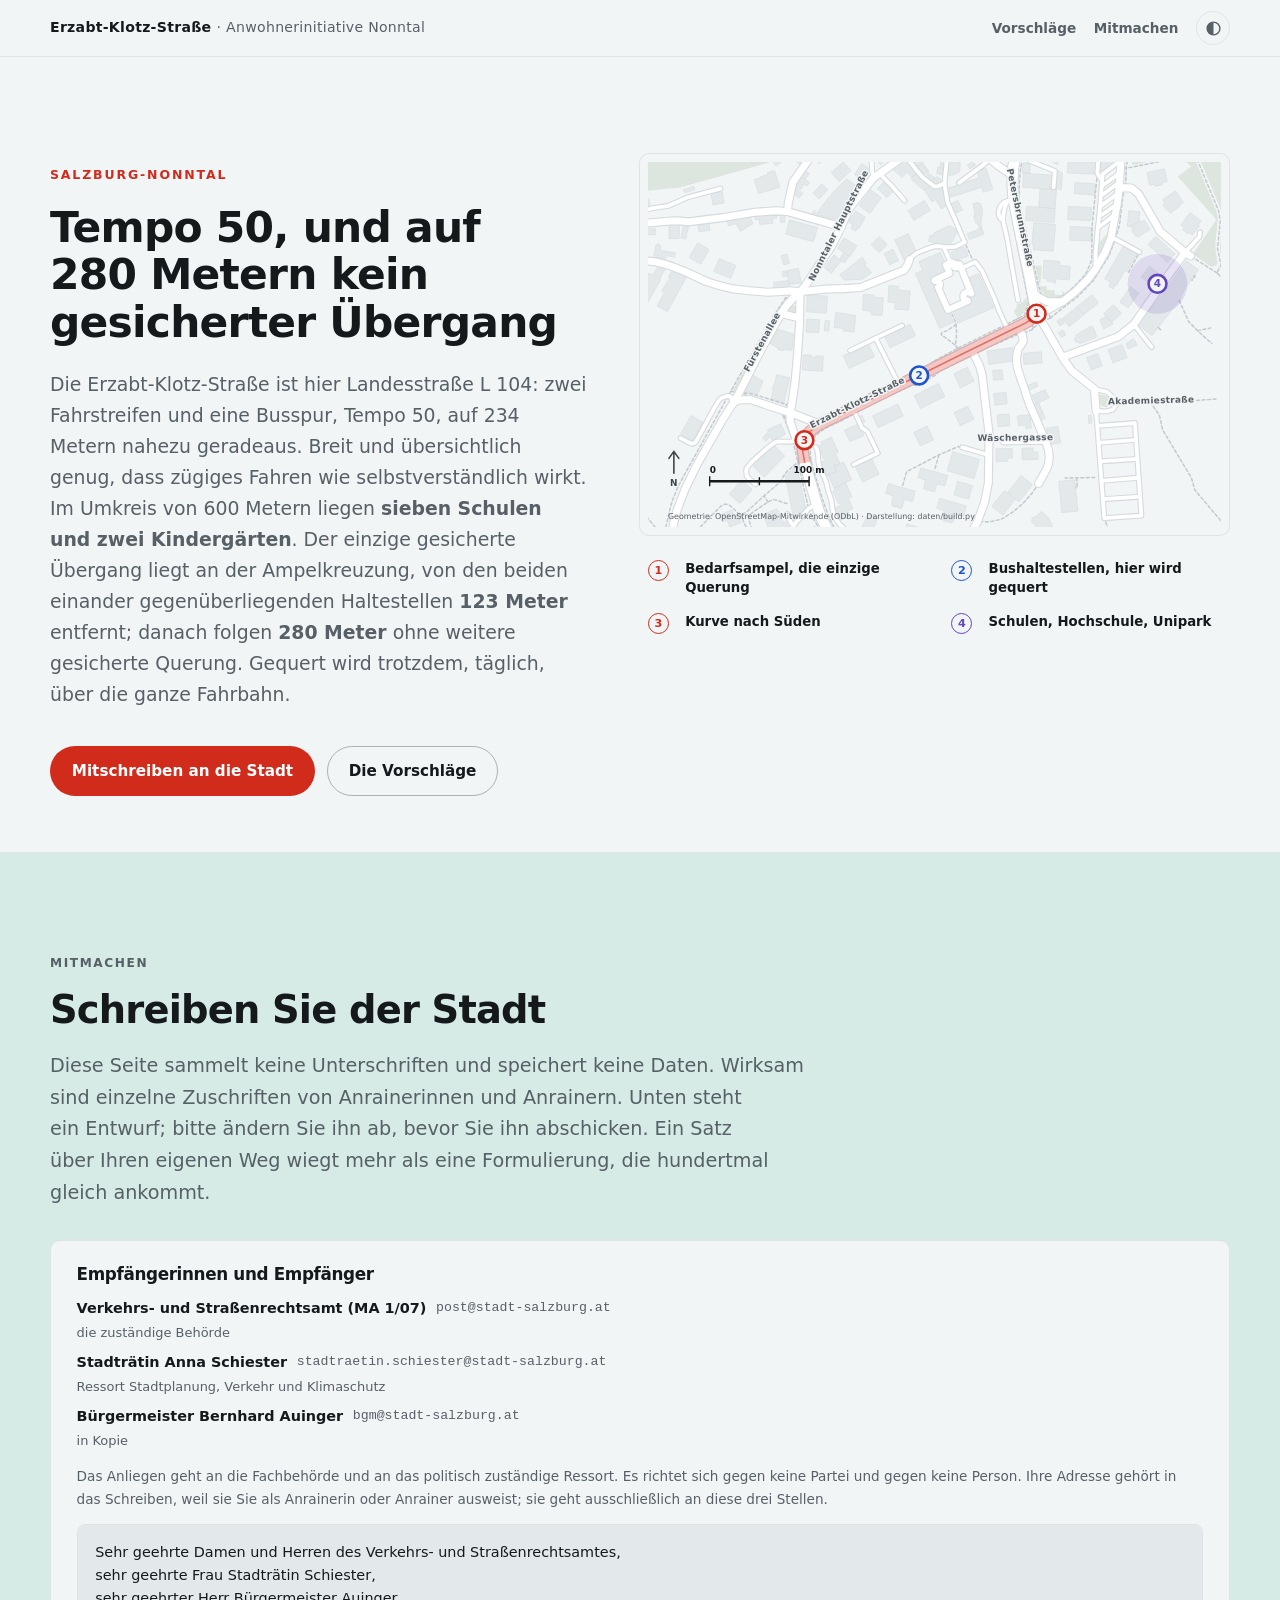
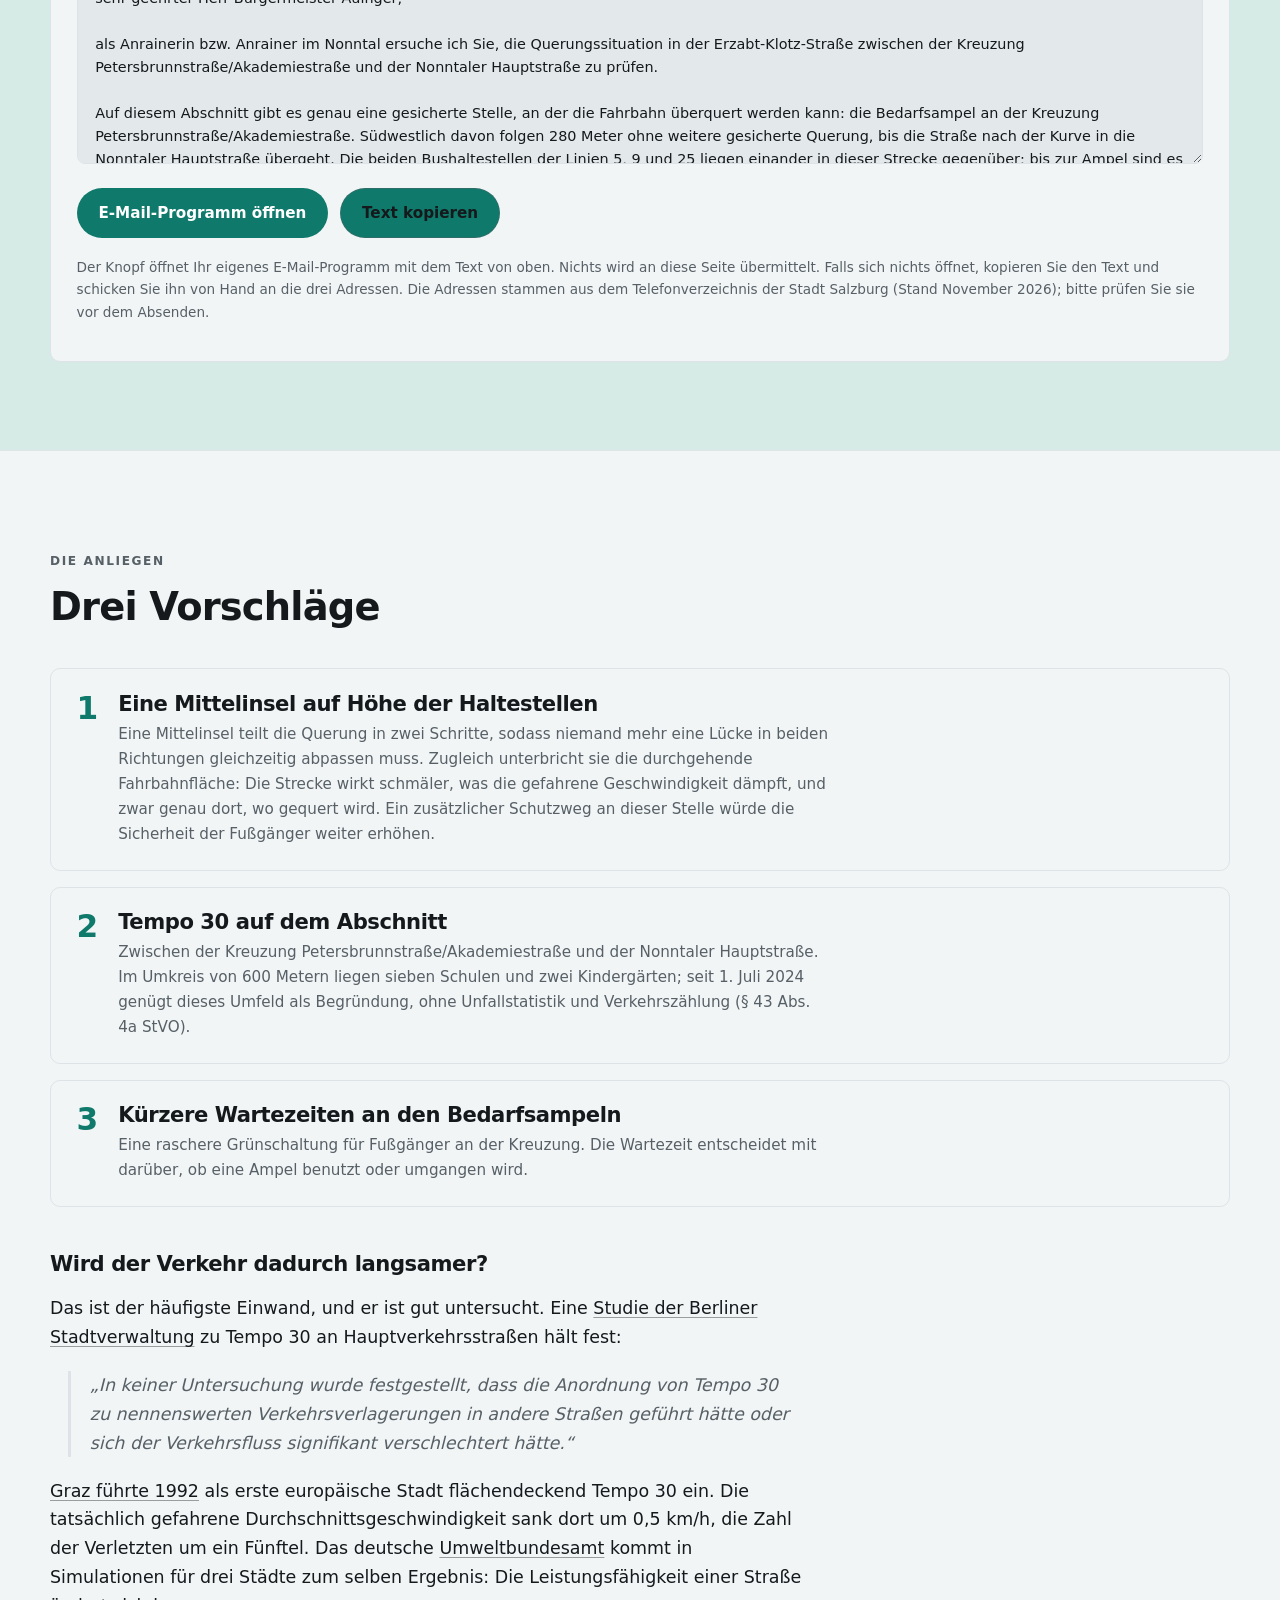
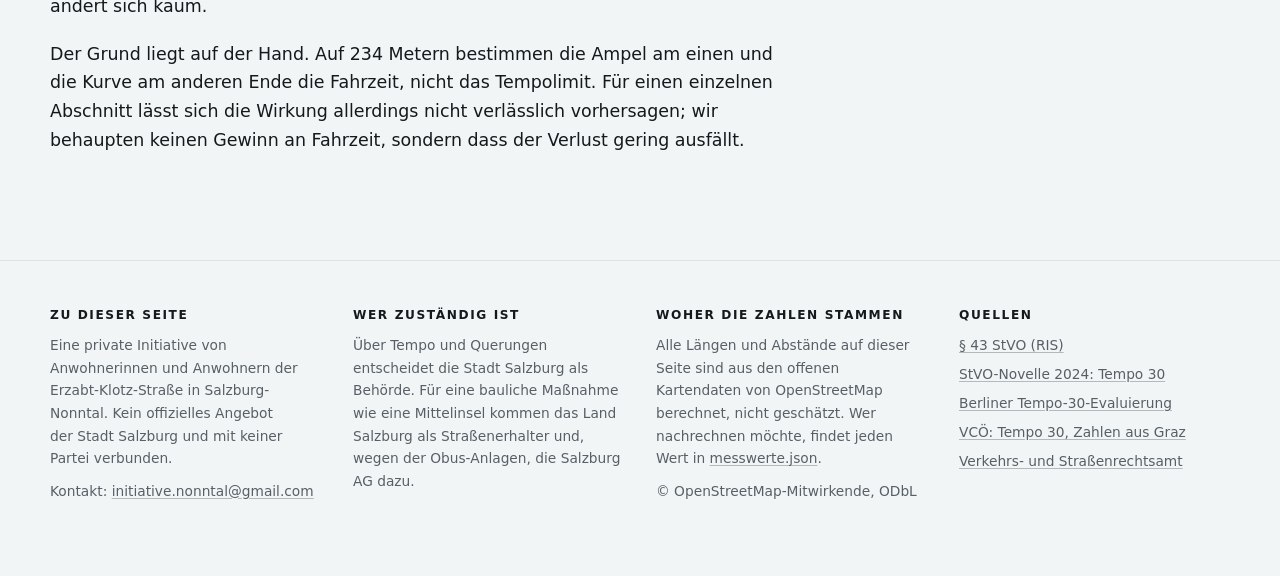
==== index.html @ 528f9981 "Anwohnerinitiative Erzabt-Klotz-Straße: Seite, Daten und Schreiben Statische Website zur Querungssit" ====
<!doctype html>
<html lang="de">
<head>
<meta charset="utf-8">
<meta name="viewport" content="width=device-width, initial-scale=1">
<title>Erzabt-Klotz-Straße: auf 280 Metern kein gesicherter Übergang</title>
<meta name="description" content="Zwischen den Bushaltestellen in der Erzabt-Klotz-Straße in Salzburg-Nonntal gibt es auf 280 Metern keine gesicherte Querung. Wir schlagen eine Mittelinsel, Tempo 30 und kürzere Ampelwartezeiten vor.">
<meta name="author" content="Anwohnerinitiative Erzabt-Klotz-Straße, Salzburg-Nonntal">
<meta name="robots" content="index, follow">
<meta property="og:type" content="website">
<meta property="og:locale" content="de_AT">
<meta property="og:title" content="Erzabt-Klotz-Straße: auf 280 Metern kein gesicherter Übergang">
<meta property="og:description" content="Zwei Fahrstreifen und eine Busspur, Tempo 50, sieben Schulen im Umkreis. Der einzige gesicherte Übergang liegt an der Ampelkreuzung, 123 Meter von den Haltestellen entfernt.">
<meta property="og:image" content="assets/karte-geo.svg">
<meta name="twitter:card" content="summary_large_image">
<meta name="theme-color" content="#f2f5f6" media="(prefers-color-scheme: light)">
<meta name="theme-color" content="#0f1315" media="(prefers-color-scheme: dark)">
<link rel="icon" href="data:image/svg+xml,<svg xmlns='http://www.w3.org/2000/svg' viewBox='0 0 32 32'><text y='26' font-size='26'>🚸</text></svg>">
<link rel="stylesheet" href="assets/palette.css">
<link rel="stylesheet" href="assets/style.css">
</head>
<body>

<a class="springlink" href="#inhalt">Zum Inhalt springen</a>

<header class="kopf">
  <div class="kopf__innen">
    <div class="kopf__titel">Erzabt-Klotz-Straße <span>· Anwohnerinitiative Nonntal</span></div>
    <nav>
      <a href="#massnahmen">Vorschläge</a>
      <a href="#mitmachen">Mitmachen</a>
      <button class="thema" id="thema" type="button" aria-label="Zwischen hellem und dunklem Erscheinungsbild wechseln">
        <svg viewBox="0 0 24 24" width="17" height="17" aria-hidden="true" focusable="false">
          <circle cx="12" cy="12" r="9" fill="none" stroke="currentColor" stroke-width="2"/>
          <path d="M12 3a9 9 0 0 0 0 18Z" fill="currentColor"/>
        </svg>
      </button>
    </nav>
  </div>
</header>

<main id="inhalt">

<!-- ====================================================== Kopfbereich === -->
<section class="hero">
  <div class="bahn">
    <div class="kopfbereich">
      <div>
        <p class="hero__ort">Salzburg-Nonntal</p>
        <h1>Tempo 50, und auf 280 Metern kein gesicherter Übergang</h1>
<p class="hero__lead">
          Die Erzabt-Klotz-Straße ist hier Landesstraße L&nbsp;104: zwei
          Fahrstreifen und eine Busspur, Tempo 50, auf 234 Metern nahezu
          geradeaus. Breit und übersichtlich genug, dass zügiges Fahren wie
          selbstverständlich wirkt. Im Umkreis von 600 Metern liegen
          <strong>sieben Schulen und zwei Kindergärten</strong>. Der einzige
          gesicherte Übergang liegt an der Ampelkreuzung, von den beiden
          einander gegenüberliegenden Haltestellen <strong>123 Meter</strong>
          entfernt; danach folgen <strong>280 Meter</strong> ohne weitere
          gesicherte Querung. Gequert wird trotzdem,
          täglich, über die ganze Fahrbahn.
        </p>
        <div class="knopfreihe">
          <a class="knopf" href="#mitmachen">Mitschreiben an die Stadt</a>
          <a class="knopf knopf--leer" href="#massnahmen">Die Vorschläge</a>
        </div>
      </div>

      <figure class="figur" style="margin-top:0">
        <div class="figur__rahmen" id="karte-geo">
          <noscript><img src="assets/karte-geo.svg" alt="Lageplan der Erzabt-Klotz-Straße mit nummerierten Markierungen und Legende."></noscript>
        </div>
        <ol class="legende legende--kompakt" id="legende" aria-label="Legende zum Lageplan"></ol>
      </figure>
    </div>
  </div>
</section>

<!-- ====================================================== Mitmachen === -->
<section id="mitmachen" class="mitmachen">
  <div class="bahn">
    <p class="marke-klein">Mitmachen</p>
    <h2>Schreiben Sie der Stadt</h2>
    <div class="prosa" style="margin-inline:0">
      <p class="vorspann">
        Diese Seite sammelt keine Unterschriften und speichert keine Daten.
        Wirksam sind einzelne Zuschriften von Anrainerinnen und Anrainern. Unten
        steht ein Entwurf; bitte ändern Sie ihn ab, bevor Sie ihn abschicken.
        Ein Satz über Ihren eigenen Weg wiegt mehr als eine Formulierung, die
        hundertmal gleich ankommt.
      </p>
    </div>

    <div class="briefkasten">
      <h3>Empfängerinnen und Empfänger</h3>
      <ul class="empfaenger">
        <li><b>Verkehrs- und Straßenrechtsamt (MA 1/07)</b> <code>post@stadt-salzburg.at</code>
          <span style="width:100%;color:var(--k-inksoft);font-size:.9em">die zuständige Behörde</span></li>
        <li><b>Stadträtin Anna Schiester</b> <code>stadtraetin.schiester@stadt-salzburg.at</code>
          <span style="width:100%;color:var(--k-inksoft);font-size:.9em">Ressort Stadtplanung, Verkehr und Klimaschutz</span></li>
        <li><b>Bürgermeister Bernhard Auinger</b> <code>bgm@stadt-salzburg.at</code>
          <span style="width:100%;color:var(--k-inksoft);font-size:.9em">in Kopie</span></li>
      </ul>
      <p class="hinweis" style="margin-top:-.4rem">
        Das Anliegen geht an die Fachbehörde und an das politisch zuständige
        Ressort. Es richtet sich gegen keine Partei und gegen keine Person.
        Ihre Adresse gehört in das Schreiben, weil sie Sie als Anrainerin oder
        Anrainer ausweist; sie geht ausschließlich an diese drei Stellen.
      </p>

      <label for="entwurf" class="sr-only">Textentwurf für Ihre Zuschrift</label>
      <textarea class="entwurf" id="entwurf" spellcheck="true"></textarea>

      <div class="knopfreihe" style="margin-top:0">
        <a class="knopf" id="mailto" href="#">E-Mail-Programm öffnen</a>
        <button class="knopf knopf--leer" id="kopieren" type="button">Text kopieren</button>
      </div>

      <p class="hinweis">
        Der Knopf öffnet Ihr eigenes E-Mail-Programm mit dem Text von oben.
        Nichts wird an diese Seite übermittelt. Falls sich nichts öffnet,
        kopieren Sie den Text und schicken Sie ihn von Hand an die drei
        Adressen. Die Adressen stammen aus dem Telefonverzeichnis der Stadt
        Salzburg (Stand November 2026); bitte prüfen Sie sie vor dem Absenden.
      </p>
    </div>
  </div>
</section>

<!-- ====================================================== Maßnahmen === -->
<section id="massnahmen">
  <div class="bahn">
    <p class="marke-klein">Die Anliegen</p>
    <h2>Drei Vorschläge</h2>

    <ol class="forderungen">
      <li class="forderung">
        <h3>Eine Mittelinsel auf Höhe der Haltestellen</h3>
        <p>
          Eine Mittelinsel teilt die Querung in zwei Schritte, sodass niemand
          mehr eine Lücke in beiden Richtungen gleichzeitig abpassen muss.
          Zugleich unterbricht sie die durchgehende Fahrbahnfläche: Die Strecke
          wirkt schmäler, was die gefahrene Geschwindigkeit dämpft, und zwar
          genau dort, wo gequert wird. Ein zusätzlicher Schutzweg an dieser Stelle
          würde die Sicherheit der Fußgänger weiter erhöhen.
        </p>
      </li>
      <li class="forderung">
        <h3>Tempo 30 auf dem Abschnitt</h3>
        <p>
          Zwischen der Kreuzung Petersbrunnstraße/Akademiestraße und der
          Nonntaler Hauptstraße. Im Umkreis von 600 Metern liegen sieben
          Schulen und zwei Kindergärten; seit 1. Juli 2024 genügt dieses Umfeld
          als Begründung, ohne Unfallstatistik und Verkehrszählung
          (§ 43 Abs. 4a StVO).
        </p>
      </li>
      <li class="forderung">
        <h3>Kürzere Wartezeiten an den Bedarfsampeln</h3>
        <p>
          Eine raschere Grünschaltung für Fußgänger an der Kreuzung. Die
          Wartezeit entscheidet mit darüber, ob eine Ampel benutzt oder
          umgangen wird.
        </p>
      </li>
    </ol>

    <div class="prosa" style="margin-inline:0">
      <h3 style="margin-top:2.8rem">Wird der Verkehr dadurch langsamer?</h3>
      <p>
        Das ist der häufigste Einwand, und er ist gut untersucht. Eine
        <a href="https://www.berlin.de/sen/uvk/mobilitaet-und-verkehr/verkehrspolitik/tempobeschraenkungen/" rel="noopener">Studie
        der Berliner Stadtverwaltung</a> zu Tempo 30 an Hauptverkehrsstraßen
        hält fest:
      </p>
      <blockquote>
        „In keiner Untersuchung wurde festgestellt, dass die Anordnung von
        Tempo 30 zu nennenswerten Verkehrsverlagerungen in andere Straßen
        geführt hätte oder sich der Verkehrsfluss signifikant verschlechtert
        hätte.“
      </blockquote>
      <p>
        <a href="https://vcoe.at/publikationen/vcoe-factsheets/detail/tempo-30-fuer-mehr-lebensqualitaet-umsetzen" rel="noopener">Graz
        führte 1992</a> als erste europäische Stadt flächendeckend Tempo 30
        ein. Die tatsächlich gefahrene Durchschnitts&shy;geschwindigkeit sank
        dort um 0,5 km/h, die Zahl der Verletzten um ein Fünftel. Das deutsche
        <a href="https://www.umweltbundesamt.de/publikationen/umweltwirkungen-einer-inneroertlichen" rel="noopener">Umweltbundesamt</a>
        kommt in Simulationen für drei Städte zum selben Ergebnis: Die
        Leistungsfähigkeit einer Straße ändert sich kaum.
      </p>
      <p>
        Der Grund liegt auf der Hand. Auf 234 Metern bestimmen die Ampel am
        einen und die Kurve am anderen Ende die Fahrzeit, nicht das Tempolimit.
        Für einen einzelnen Abschnitt lässt sich die Wirkung allerdings nicht
        verlässlich vorhersagen; wir behaupten keinen Gewinn an Fahrzeit,
        sondern dass der Verlust gering ausfällt.
      </p>
    </div>


  </div>
</section>

</main>

<!-- ============================================================ Fuß === -->
<footer class="fuss">
  <div class="bahn">
    <div class="fuss__raster">
      <div>
        <h3>Zu dieser Seite</h3>
        <p>
          Eine private Initiative von Anwohnerinnen und Anwohnern der
          Erzabt-Klotz-Straße in Salzburg-Nonntal. Kein offizielles Angebot der
          Stadt Salzburg und mit keiner Partei verbunden.
        </p>
        <p>
          Kontakt: <a href="mailto:initiative.nonntal@gmail.com">initiative.nonntal@gmail.com</a>
        </p>
      </div>
      <div>
        <h3>Wer zuständig ist</h3>
        <p>
          Über Tempo und Querungen entscheidet die Stadt Salzburg als
          Behörde. Für eine bauliche Maßnahme wie eine Mittelinsel kommen das
          Land Salzburg als Straßenerhalter und, wegen der Obus-Anlagen, die
          Salzburg AG dazu.
        </p>
      </div>
      <div>
        <h3>Woher die Zahlen stammen</h3>
        <p>
          Alle Längen und Abstände auf dieser Seite sind aus den offenen
          Kartendaten von OpenStreetMap berechnet, nicht geschätzt. Wer
          nachrechnen möchte, findet jeden Wert in
          <a href="daten/messwerte.json">messwerte.json</a>.
        </p>
        <p>© OpenStreetMap-Mitwirkende, ODbL</p>
      </div>
      <div>
        <h3>Quellen</h3>
        <ul>
          <li><a href="https://www.ris.bka.gv.at/NormDokument.wxe?Abfrage=Bundesnormen&amp;Gesetzesnummer=10011336&amp;Paragraf=43" rel="noopener">§ 43 StVO (RIS)</a></li>
          <li><a href="https://kommunal.at/neuregelung-macht-verhaengung-von-tempo-30-einfacher" rel="noopener">StVO-Novelle 2024: Tempo 30</a></li>
          <li><a href="https://www.berlin.de/sen/uvk/mobilitaet-und-verkehr/verkehrspolitik/tempobeschraenkungen/" rel="noopener">Berliner Tempo-30-Evaluierung</a></li>
          <li><a href="https://vcoe.at/publikationen/vcoe-factsheets/detail/tempo-30-fuer-mehr-lebensqualitaet-umsetzen" rel="noopener">VCÖ: Tempo 30, Zahlen aus Graz</a></li>
          <li><a href="https://www.stadt-salzburg.at/orte/ma-1-allgemeine-und-bezirksverwaltung/ma-107-verkehrs-und-strassenrechtsamt/" rel="noopener">Verkehrs- und Straßenrechtsamt</a></li>
        </ul>
      </div>
    </div>
  </div>
</footer>

<script src="assets/karten.js"></script>
<script src="assets/app.js"></script>
</body>
</html>
---- assets/palette.css ----
/* Automatisch erzeugt von daten/build.py, nicht von Hand bearbeiten. */
/* Dieselben Farben verwenden die SVG-Grafiken in karten.js. */

:root {
  --k-paper: #f2f5f6;
  --k-ink: #15191c;
  --k-inksoft: #566066;
  --k-bldg: #e3e8ea;
  --k-bldgline: #d5dbde;
  --k-green: #dde6de;
  --k-road: #ffffff;
  --k-roadcase: #d4dade;
  --k-foot: #b3bbc0;
  --k-danger: #d12b1c;
  --k-dangersoft: #f8ddd8;
  --k-good: #0f7a6b;
  --k-goodsoft: #d6eae6;
  --k-transit: #1f55c9;
  --k-school: #6344bd;
  --k-grid: #dde3e6;
  color-scheme: light dark;
}

@media (prefers-color-scheme: dark) {
  :root:not([data-theme="light"]) {
    --k-paper: #0f1315;
    --k-ink: #e6eaec;
    --k-inksoft: #949ea4;
    --k-bldg: #191e21;
    --k-bldgline: #20262a;
    --k-green: #152018;
    --k-road: #272e32;
    --k-roadcase: #1b2125;
    --k-foot: #3f474d;
    --k-danger: #ff6a4d;
    --k-dangersoft: #3a1712;
    --k-good: #2ec4ab;
    --k-goodsoft: #0d2a25;
    --k-transit: #7aa6ff;
    --k-school: #ad92ff;
    --k-grid: #232a2e;
  }
}

:root[data-theme="dark"] {
  --k-paper: #0f1315;
  --k-ink: #e6eaec;
  --k-inksoft: #949ea4;
  --k-bldg: #191e21;
  --k-bldgline: #20262a;
  --k-green: #152018;
  --k-road: #272e32;
  --k-roadcase: #1b2125;
  --k-foot: #3f474d;
  --k-danger: #ff6a4d;
  --k-dangersoft: #3a1712;
  --k-good: #2ec4ab;
  --k-goodsoft: #0d2a25;
  --k-transit: #7aa6ff;
  --k-school: #ad92ff;
  --k-grid: #232a2e;
}

:root[data-theme="light"] {
  --k-paper: #f2f5f6;
  --k-ink: #15191c;
  --k-inksoft: #566066;
  --k-bldg: #e3e8ea;
  --k-bldgline: #d5dbde;
  --k-green: #dde6de;
  --k-road: #ffffff;
  --k-roadcase: #d4dade;
  --k-foot: #b3bbc0;
  --k-danger: #d12b1c;
  --k-dangersoft: #f8ddd8;
  --k-good: #0f7a6b;
  --k-goodsoft: #d6eae6;
  --k-transit: #1f55c9;
  --k-school: #6344bd;
  --k-grid: #dde3e6;
}
---- assets/style.css ----
/* Initiative Erzabt-Klotz-Straße — Layout und Typografie.
   Die Farben kommen aus palette.css (erzeugt von daten/build.py).
   Keine externen Schriften, keine Tracker, keine Abhängigkeiten. */

*, *::before, *::after { box-sizing: border-box; }

:root {
  /* Durchgehend serifenlos: Das ist das Register amtlicher Verkehrsunterlagen
     und der Beschriftung auf der Straße selbst. Hierarchie entsteht über
     Gewicht und Laufweite, nicht über einen Zierschnitt. */
  --sans: ui-sans-serif, system-ui, -apple-system, "Segoe UI", Roboto,
          "Helvetica Neue", Arial, sans-serif;
  --mass: min(1180px, 100% - 3rem);
  --text: min(68ch, 100% - 3rem);
  --rund: 10px;
  --schatten: 0 1px 2px rgb(0 0 0 / .04), 0 8px 28px -12px rgb(0 0 0 / .16);
}

html { -webkit-text-size-adjust: 100%; scroll-behavior: smooth; }
html, body { overflow-x: clip; }  /* nichts scrollt seitlich außer den Grafikrahmen */
@media (prefers-reduced-motion: reduce) {
  html { scroll-behavior: auto; }
  *, *::before, *::after { animation-duration: .01ms !important;
    transition-duration: .01ms !important; }
}

body {
  margin: 0;
  background: var(--k-paper);
  color: var(--k-ink);
  font-family: var(--sans);
  font-size: clamp(1rem, .96rem + .2vw, 1.09rem);
  line-height: 1.65;
  text-rendering: optimizeLegibility;
}

h1, h2, h3 { font-family: var(--sans); font-weight: 760; line-height: 1.12;
  letter-spacing: -.021em; margin: 0; text-wrap: balance; }
/* Zahlen stehen auf dieser Seite ständig untereinander — Ziffern gleich breit */
.zahl__wert, td.num, table, .forderung::before, .empfaenger code {
  font-variant-numeric: tabular-nums;
}
p, li { text-wrap: pretty; }
a { color: inherit; text-underline-offset: .18em;
    text-decoration-color: color-mix(in srgb, currentColor 40%, transparent); }
a:hover { text-decoration-color: currentColor; }
strong { font-weight: 650; }

:where(a, button, summary, [tabindex]):focus-visible {
  outline: 2.5px solid var(--k-transit); outline-offset: 3px; border-radius: 3px;
}

.sr-only {
  position: absolute; width: 1px; height: 1px; padding: 0; margin: -1px;
  overflow: hidden; clip-path: inset(50%); white-space: nowrap;
}
.springlink {
  position: absolute; left: 1rem; top: -4rem; z-index: 50;
  background: var(--k-ink); color: var(--k-paper); padding: .6rem 1rem;
  border-radius: 6px; font-weight: 600; transition: top .15s;
}
.springlink:focus { top: 1rem; }

/* ---------------------------------------------------------------- Raster */
.bahn { width: var(--mass); margin-inline: auto; }
.prosa { width: var(--text); margin-inline: auto; }
.prosa > * + * { margin-top: 1.1em; }

section { padding-block: clamp(3rem, 7vw, 5.5rem); }
section + section { border-top: 1px solid var(--k-grid); }

.marke-klein {
  font-family: var(--sans); font-size: .76rem; font-weight: 700;
  letter-spacing: .13em; text-transform: uppercase; color: var(--k-inksoft);
  margin-bottom: .9rem;
}
h2 { font-size: clamp(1.6rem, 1.2rem + 1.7vw, 2.4rem); }
h3 { font-size: clamp(1.14rem, 1.02rem + .5vw, 1.32rem); }
.vorspann { font-size: 1.1em; color: var(--k-inksoft); }

blockquote {
  margin: 1.2rem 0 1.2rem 1.1rem; padding-left: 1.2rem;
  border-left: 3px solid var(--k-grid);
  font-style: italic; color: var(--k-inksoft); max-width: 66ch;
}

/* ----------------------------------------------------------------- Kopf */
.kopf {
  position: sticky; top: 0; z-index: 20;
  background: color-mix(in srgb, var(--k-paper) 86%, transparent);
  backdrop-filter: blur(10px);
  border-bottom: 1px solid var(--k-grid);
}
.kopf__innen {
  width: var(--mass); margin-inline: auto; display: flex; align-items: center;
  gap: 1rem; min-height: 56px;
}
.kopf__titel { font-family: var(--sans); font-weight: 700; font-size: .88rem;
  letter-spacing: .02em; }
.kopf__titel span { color: var(--k-inksoft); font-weight: 500; }
.kopf nav { margin-left: auto; display: flex; gap: 1.1rem; align-items: center; }
.kopf nav a { font-size: .85rem; text-decoration: none; color: var(--k-inksoft);
  font-weight: 550; }
.kopf nav a:hover { color: var(--k-ink); }
@media (max-width: 720px) { .kopf nav a { display: none; } }

.thema {
  border: 1px solid var(--k-grid); background: transparent; color: var(--k-inksoft);
  border-radius: 999px; width: 34px; height: 34px; cursor: pointer;
  display: grid; place-items: center; font-size: 1rem; line-height: 1; flex: none;
}
.thema:hover { color: var(--k-ink); border-color: var(--k-inksoft); }

/* ----------------------------------------------------------------- Hero */
.hero { padding-block: clamp(3rem, 8vw, 6rem) clamp(2rem, 5vw, 3.5rem); }
.hero__ort {
  font-family: var(--sans); font-size: .78rem; font-weight: 700;
  letter-spacing: .15em; text-transform: uppercase; color: var(--k-danger);
}
/* Bewusst zurückgenommen: Die Seite soll nüchtern wirken, nicht plakativ. */
.hero h1 {
  font-size: clamp(1.75rem, 1.25rem + 1.9vw, 2.65rem);
  font-weight: 710; letter-spacing: -.018em;
  margin-top: 1.1rem; max-width: 32ch;
}
.hero__lead { margin-top: 1.4rem; max-width: 60ch; font-size: 1.08em;
  color: var(--k-inksoft); }

.zahlen {
  display: grid; gap: 1px; margin-top: 2.75rem;
  grid-template-columns: repeat(auto-fit, minmax(170px, 1fr));
  background: var(--k-grid); border: 1px solid var(--k-grid);
  border-radius: var(--rund); overflow: hidden;
}
.zahl { background: var(--k-paper); padding: 1.15rem 1.25rem 1.3rem; }
.zahl__wert { font-size: clamp(1.9rem, 1.4rem + 1.8vw, 2.6rem); font-weight: 760;
  line-height: 1; letter-spacing: -.035em; }
.zahl__wert small { font-size: .42em; font-weight: 650; letter-spacing: 0;
  margin-left: .22em; color: var(--k-inksoft); }
.zahl--rot .zahl__wert { color: var(--k-danger); }

/* Maßlinie wie in den Diagrammen: verbindet die Kennzahlen mit den Grafiken */
.zahl__mass { height: 7px; margin-top: .62rem; opacity: .38; color: inherit;
  background:
    linear-gradient(currentColor, currentColor) left top / 1.5px 7px no-repeat,
    linear-gradient(currentColor, currentColor) right top / 1.5px 7px no-repeat,
    linear-gradient(currentColor, currentColor) left 50% / 100% 1.5px no-repeat; }
.zahl--rot .zahl__mass { color: var(--k-danger); opacity: .5; }

.zahl__text { font-size: .86rem; color: var(--k-inksoft); margin-top: .6rem;
  line-height: 1.45; }

/* Kernaussagen: Strichmarke statt Aufzählungspunkt, wie die Maßlinien
   in den Diagrammen. */
.punkte { list-style: none; padding: 0; margin: 2.6rem 0 0; display: grid;
  gap: 1.3rem; max-width: 74ch; }
.punkte li { position: relative; padding-left: 2.6rem; }
.punkte li::before {
  content: ""; position: absolute; left: 0; top: .72em;
  width: 28px; height: 2px; background: var(--k-danger);
}
.punkte b { font-weight: 690; }
.punkte span { color: var(--k-inksoft); }

.knopfreihe { display: flex; flex-wrap: wrap; gap: .75rem; margin-top: 2.25rem; }
.knopf {
  display: inline-flex; align-items: center; gap: .5rem; text-decoration: none;
  background: var(--k-danger); color: #fff; font-weight: 600; font-size: .95rem;
  padding: .72rem 1.3rem; border-radius: 999px; border: 1px solid transparent;
  cursor: pointer; font-family: var(--sans);
}
.knopf:hover { filter: brightness(1.08); }
.knopf--leer { background: transparent; color: var(--k-ink);
  border-color: color-mix(in srgb, var(--k-inksoft) 45%, transparent); }
.knopf--leer:hover { filter: none; border-color: var(--k-ink);
  background: color-mix(in srgb, var(--k-ink) 5%, transparent); }

/* ------------------------------------------------------------- Grafiken */
figure { margin: 0; }
.figur { margin-top: 2rem; }
.figur__rahmen {
  background: var(--k-paper); border: 1px solid var(--k-grid);
  border-radius: var(--rund); padding: .5rem; overflow: hidden;
}
.figur__rahmen > svg, .figur__rahmen > img { display: block; width: 100%; height: auto; }

/* Auf schmalen Displays werden die Grafiken sonst unlesbar klein:
   lieber im eigenen Rahmen seitlich scrollen als die Seite stauchen. */
@media (max-width: 760px) {
  .figur__rahmen { overflow-x: auto; overscroll-behavior-x: contain; }
  .karte--geo { min-width: 560px; }
  .karte--quer, .karte--halt { min-width: 680px; }
}
figcaption { font-size: .85rem; color: var(--k-inksoft); margin-top: .85rem;
  max-width: 76ch; }

/* Kopfbereich: Zusammenfassung links, Karte rechts */
.kopfbereich { display: grid; gap: 2.5rem; align-items: start; }
/* Rasterzellen dürfen von Haus aus nicht unter ihre Inhaltsbreite schrumpfen.
   Die Karte hat auf schmalen Displays eine Mindestbreite — ohne min-width:0
   schiebt sie die ganze Seite in die Breite statt im Rahmen zu scrollen. */
.kopfbereich > * { min-width: 0; }
@media (min-width: 1000px) {
  .kopfbereich { grid-template-columns: minmax(0, 1fr) minmax(0, 1.1fr);
    gap: 3.25rem; }
}

/* Karte mit Legende daneben */
.karte-block { display: grid; gap: 1.75rem; align-items: start; margin-top: 2rem; }
.karte-block > * { min-width: 0; }
@media (min-width: 950px) {
  .karte-block { grid-template-columns: minmax(0, 1fr) 272px; gap: 2.25rem; }
}
.legende { list-style: none; margin: 0; padding: 0; display: grid; gap: .1rem; }

/* Kompakte Fassung unter der Karte im Kopfbereich */
.legende--kompakt { margin-top: 1rem;
  grid-template-columns: repeat(auto-fit, minmax(210px, 1fr)); gap: 0 1rem; }
.legende--kompakt button { padding: .3rem .4rem; gap: .55rem;
  grid-template-columns: 22px 1fr; }
.legende--kompakt .legende__nr { width: 21px; height: 21px; font-size: .7rem;
  border-width: 1.8px; }
.legende--kompakt .legende__text { font-size: .83rem; font-weight: 550; }
.legende li { margin: 0; }
.legende button {
  display: grid; grid-template-columns: 26px 1fr; gap: .7rem; align-items: start;
  width: 100%; text-align: left; background: transparent; border: 0;
  border-radius: 8px; padding: .5rem .55rem; cursor: pointer; color: inherit;
  font: inherit; line-height: 1.4;
}
.legende button:hover, .legende li.an button {
  background: color-mix(in srgb, var(--k-inksoft) 12%, transparent);
}
.legende__nr {
  width: 24px; height: 24px; border-radius: 50%; display: grid; place-items: center;
  border: 2px solid currentColor; font-size: .78rem; font-weight: 700; flex: none;
  font-family: var(--sans);
}
.legende__text { font-size: .9rem; font-weight: 600; }
.legende__lang { font-size: .82rem; color: var(--k-inksoft); font-weight: 400;
  display: block; margin-top: .1rem; }
.f-danger { color: var(--k-danger); }
.f-good { color: var(--k-good); }
.f-transit { color: var(--k-transit); }
.f-school { color: var(--k-school); }

/* Hervorhebung der Kartenmarken */
.marke { cursor: pointer; }
.marke__halo { transition: opacity .18s; }
.marke.an .marke__halo, .marke:hover .marke__halo { opacity: .25; }
.marke.an .marke__ring, .marke:hover .marke__ring { stroke-width: 3.6; }
.marke:focus { outline: none; }
.marke:focus-visible .marke__halo { opacity: .25; }

/* ------------------------------------------------------------- Probleme */
.probleme { display: grid; gap: 1.25rem; margin-top: 2.5rem; }
.probleme > * { min-width: 0; }
@media (min-width: 820px) { .probleme { grid-template-columns: 1fr 1fr; } }
.problem {
  background: var(--k-paper); border: 1px solid var(--k-grid);
  border-left: 3px solid var(--k-danger);
  border-radius: var(--rund); padding: 1.4rem 1.5rem 1.5rem;
}
.problem h3 { margin-bottom: .55rem; }
.problem p { margin: 0; font-size: .95rem; color: var(--k-inksoft); }
.problem p + p { margin-top: .7rem; }
.problem b { color: var(--k-ink); font-weight: 650; }

/* ------------------------------------------------------- Forderungen */
.forderungen { counter-reset: f; display: grid; gap: 1rem; margin-top: 2.5rem;
  padding: 0; list-style: none; }
.forderung {
  counter-increment: f; display: grid; gap: .4rem 1.3rem;
  grid-template-columns: auto 1fr; align-items: start;
  background: var(--k-paper); border: 1px solid var(--k-grid);
  border-radius: var(--rund); padding: 1.4rem 1.6rem;
}
.forderung::before {
  content: counter(f); grid-row: 1 / span 2;
  font-size: 1.95rem; line-height: 1.05; letter-spacing: -.03em;
  color: var(--k-good); font-weight: 760;
}
.forderung h3 { align-self: center; }
.forderung p { margin: 0; font-size: .95rem; color: var(--k-inksoft);
  grid-column: 2; max-width: 74ch; }

/* ------------------------------------------------------------- Tabellen */
.tabellenhuelle { overflow-x: auto; margin-top: 1.5rem;
  border: 1px solid var(--k-grid); border-radius: var(--rund); }
table { border-collapse: collapse; width: 100%; font-size: .9rem; min-width: 460px; }
caption { text-align: left; font-size: .85rem; color: var(--k-inksoft);
  padding: .9rem 1rem; }
th, td { text-align: left; padding: .6rem 1rem; border-top: 1px solid var(--k-grid); }
thead th { font-size: .76rem; text-transform: uppercase; letter-spacing: .08em;
  color: var(--k-inksoft); font-weight: 700; }
td.num { text-align: right; font-variant-numeric: tabular-nums; white-space: nowrap; }
tbody tr:hover { background: color-mix(in srgb, var(--k-inksoft) 7%, transparent); }

details { border: 1px solid var(--k-grid); border-radius: var(--rund);
  padding: .3rem 1.1rem; margin-top: 1.5rem; background: var(--k-paper); }
summary { cursor: pointer; font-weight: 600; padding: .75rem 0; font-size: .93rem; }
details[open] summary { border-bottom: 1px solid var(--k-grid);
  margin-bottom: .9rem; }
details > :last-child { margin-bottom: 1rem; }

/* ---------------------------------------------------------------- Belege */
.belege { display: grid; gap: 1.1rem; margin-top: 2.25rem;
  grid-template-columns: repeat(auto-fill, minmax(260px, 1fr)); }
.beleg { background: var(--k-paper); border: 1px solid var(--k-grid);
  border-radius: var(--rund); overflow: hidden; }
.beleg img, .beleg video { display: block; width: 100%; aspect-ratio: 4 / 3;
  object-fit: cover; background: var(--k-bldg); }
.beleg__text { padding: .9rem 1rem 1.1rem; font-size: .88rem; }
.beleg__text b { display: block; margin-bottom: .2rem; }
.beleg__text span { color: var(--k-inksoft); }

.platzhalter {
  border: 1.5px dashed color-mix(in srgb, var(--k-inksoft) 45%, transparent);
  border-radius: var(--rund); padding: 2.25rem 1.75rem; text-align: center;
  color: var(--k-inksoft); margin-top: 2.25rem; background: transparent;
}
.platzhalter b { display: block; color: var(--k-ink); font-size: 1.02rem;
  margin-bottom: .4rem; font-weight: 700; letter-spacing: -.015em; }
.platzhalter code { font-size: .88em; background: var(--k-bldg);
  padding: .12em .45em; border-radius: 4px; }

/* -------------------------------------------------------------- Mitmachen */
.mitmachen { background: var(--k-goodsoft); }
.mitmachen .knopf { background: var(--k-good); }
.briefkasten {
  background: var(--k-paper); border: 1px solid var(--k-grid);
  border-radius: var(--rund); padding: 1.5rem 1.6rem; margin-top: 2rem;
}
.briefkasten h3 { font-size: 1.05rem; margin-bottom: .8rem; }
.empfaenger { list-style: none; padding: 0; margin: 0 0 1.25rem;
  font-size: .9rem; display: grid; gap: .45rem; }
.empfaenger li { display: flex; flex-wrap: wrap; gap: .1rem .6rem; }
.empfaenger b { font-weight: 600; }
.empfaenger code { color: var(--k-inksoft); font-size: .92em; }
.entwurf {
  width: 100%; min-height: 15rem; resize: vertical; font-family: var(--sans);
  font-size: .9rem; line-height: 1.6; padding: 1rem 1.1rem; color: var(--k-ink);
  background: var(--k-bldg); border: 1px solid var(--k-grid);
  border-radius: 8px; margin-bottom: 1rem;
}
.hinweis { font-size: .85rem; color: var(--k-inksoft); margin-top: 1.1rem; }

/* ---------------------------------------------------------------- Fuß */
.fuss { padding-block: 3rem 4rem; font-size: .86rem; color: var(--k-inksoft);
  border-top: 1px solid var(--k-grid); }
.fuss__raster { display: grid; gap: 2rem;
  grid-template-columns: repeat(auto-fit, minmax(230px, 1fr)); }
.fuss h3 { font-size: .76rem; font-weight: 700;
  letter-spacing: .13em; text-transform: uppercase; margin-bottom: .7rem;
  color: var(--k-ink); }
.fuss ul { list-style: none; padding: 0; margin: 0; display: grid; gap: .4rem; }
.fuss p { margin: 0 0 .6rem; }

/* --------------------------------------------------------------- Druck */
@media print {
  .kopf, .thema, .knopfreihe, .springlink, .mitmachen { display: none !important; }
  body { background: #fff; color: #000; font-size: 10.5pt; }
  section { padding-block: 1.2rem; break-inside: avoid; }
  .figur, .karte-block, table, .forderung, .problem { break-inside: avoid; }
  a { text-decoration: none; }
  .prosa, .bahn { width: 100%; }
}
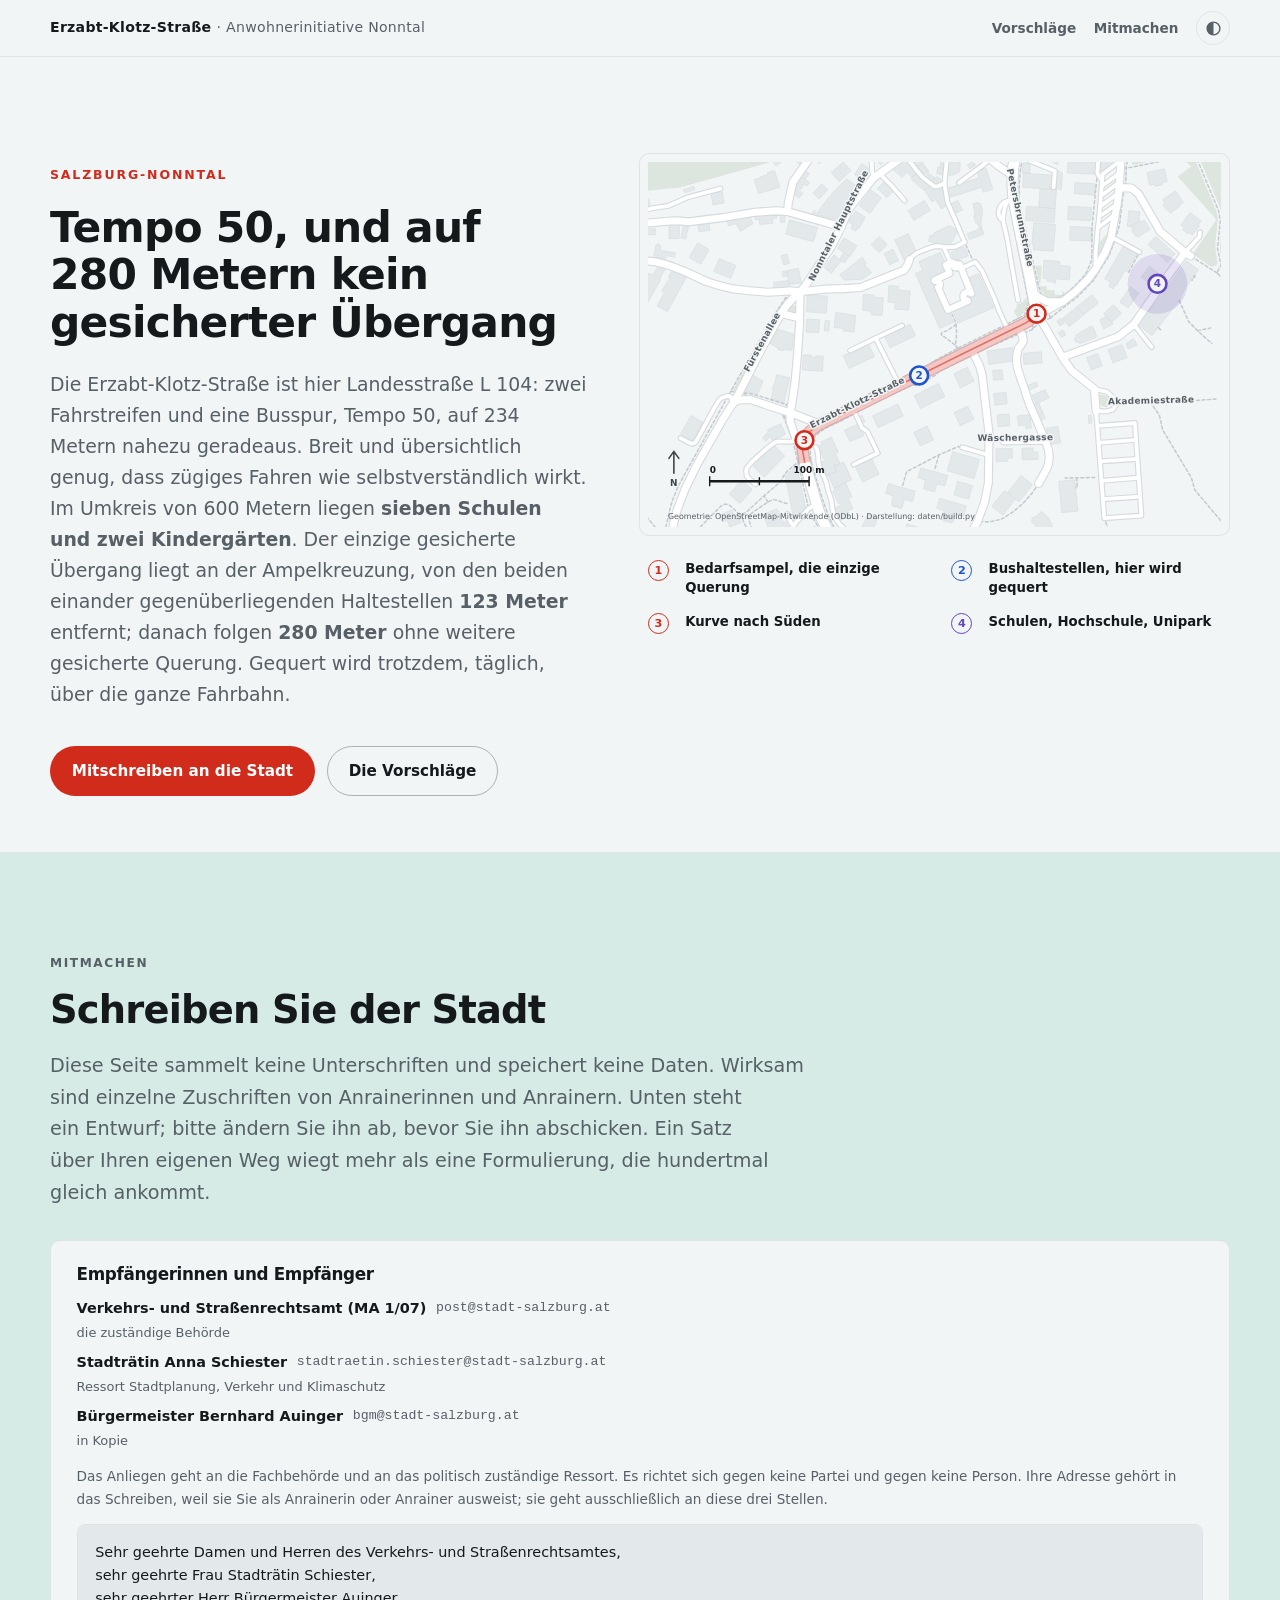
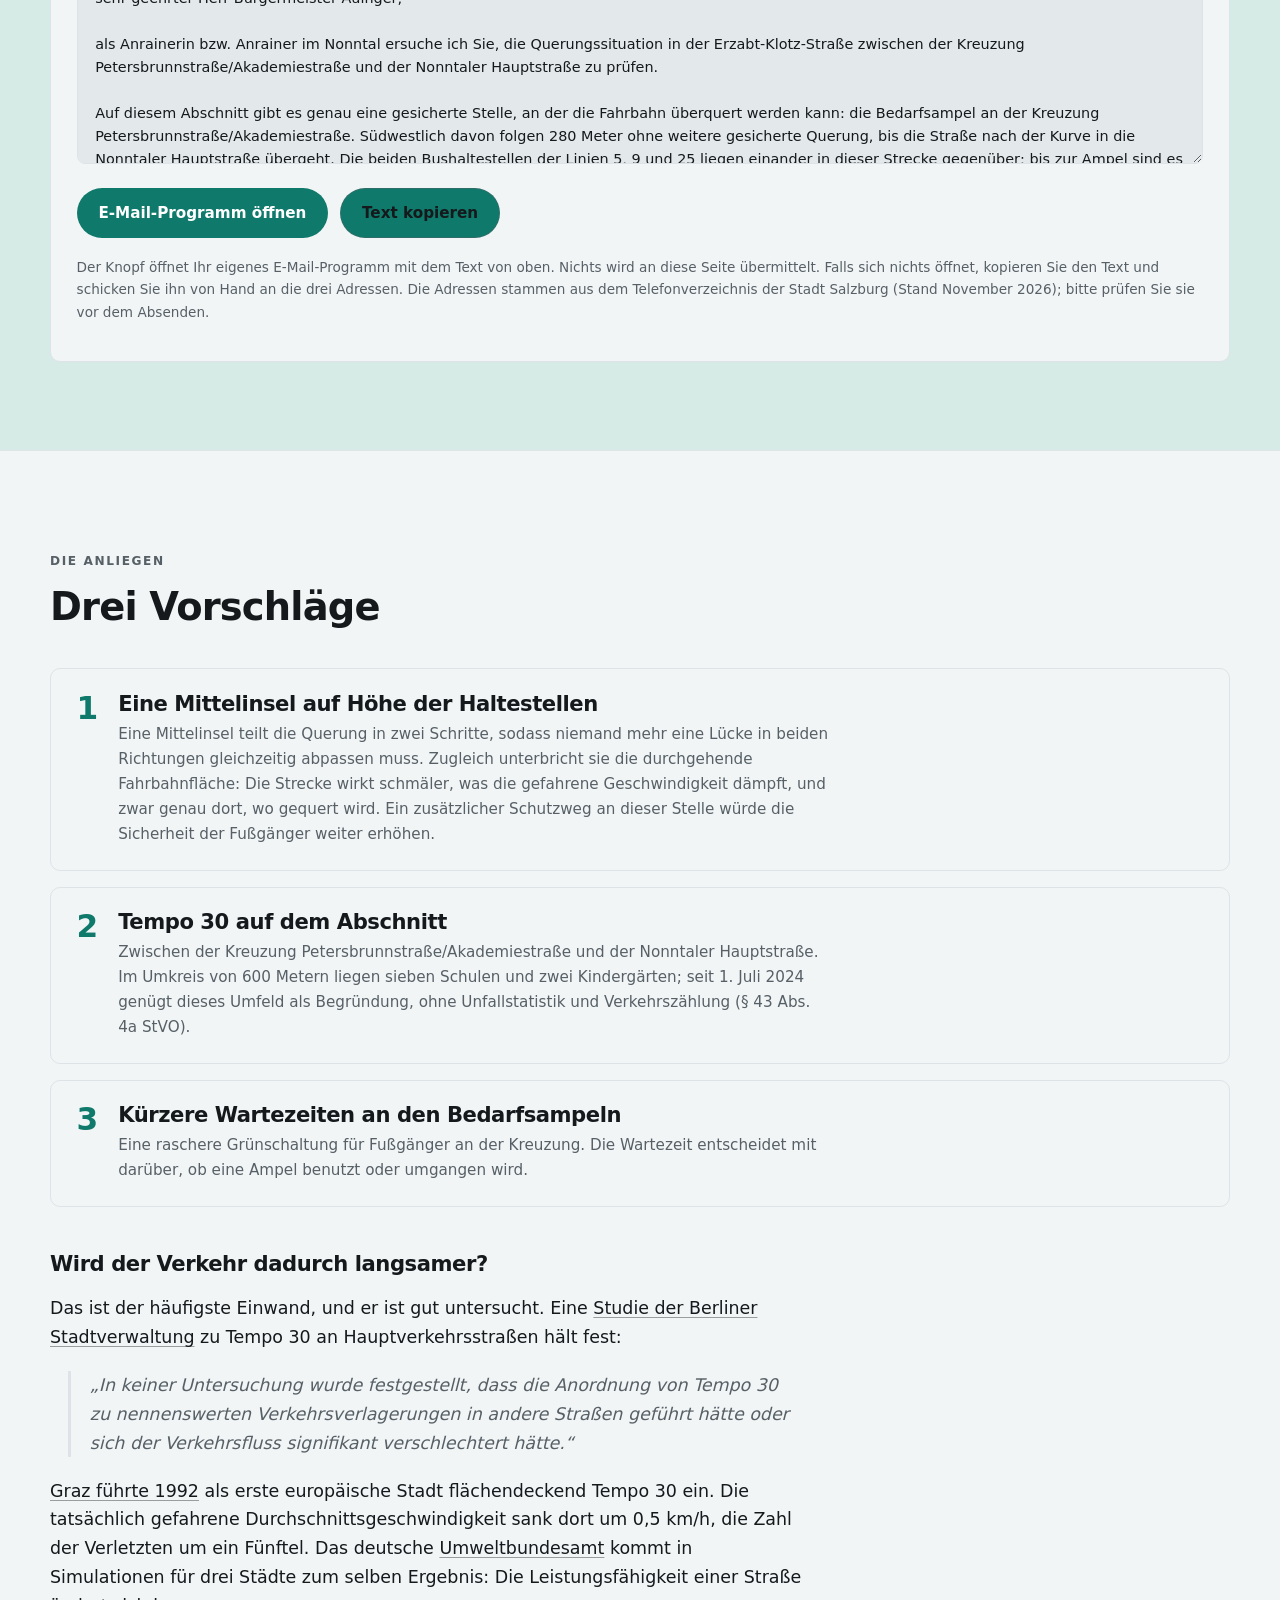
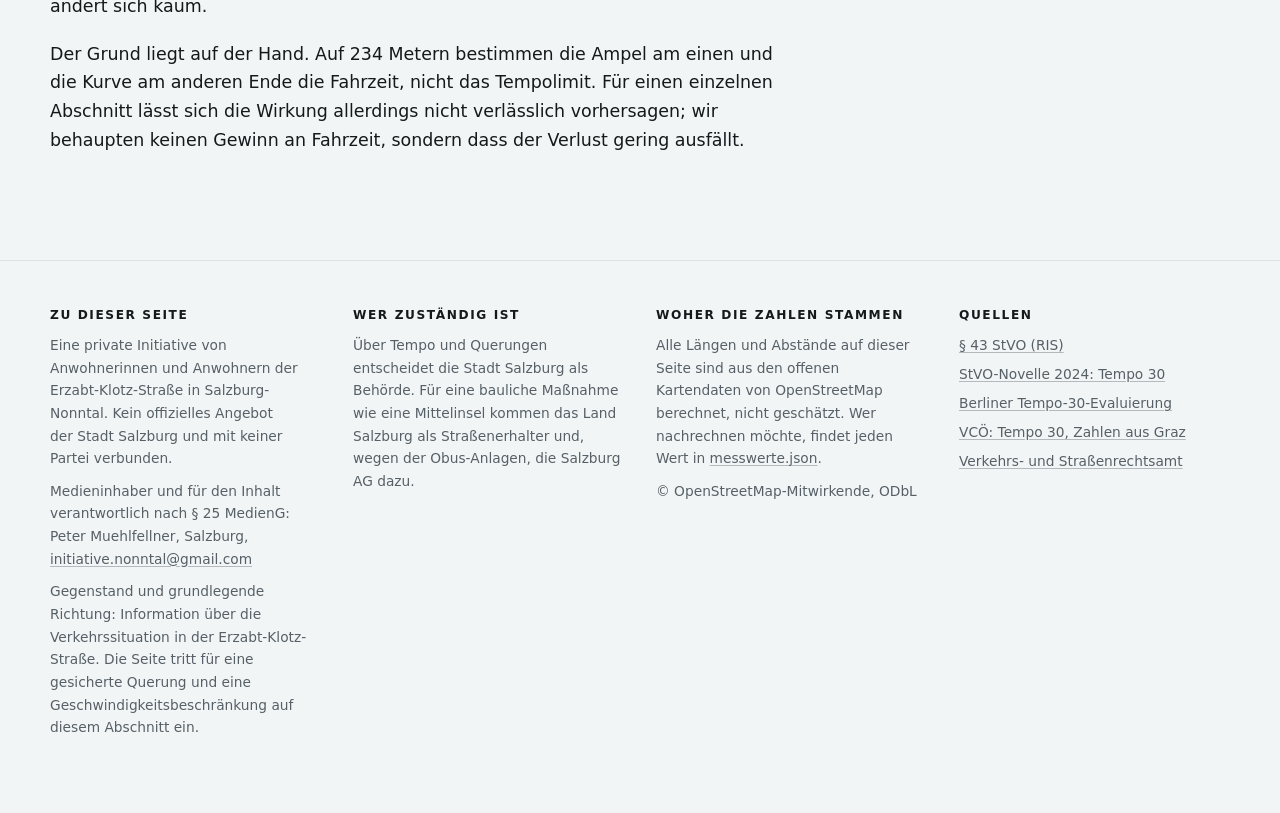
==== commit dee0513f: "Impressum" ====
--- a/index.html
+++ b/index.html
@@ -215,7 +215,15 @@
           Stadt Salzburg und mit keiner Partei verbunden.
         </p>
         <p>
-          Kontakt: <a href="mailto:initiative.nonntal@gmail.com">initiative.nonntal@gmail.com</a>
+          Medieninhaber und für den Inhalt verantwortlich nach § 25 MedienG:
+          Peter Muehlfellner, Salzburg,
+          <a href="mailto:initiative.nonntal@gmail.com">initiative.nonntal@gmail.com</a>
+        </p>
+        <p>
+          Gegenstand und grundlegende Richtung: Information über die
+          Verkehrssituation in der Erzabt-Klotz-Straße. Die Seite tritt für eine
+          gesicherte Querung und eine Geschwindigkeits&shy;beschränkung auf
+          diesem Abschnitt ein.
         </p>
       </div>
       <div>
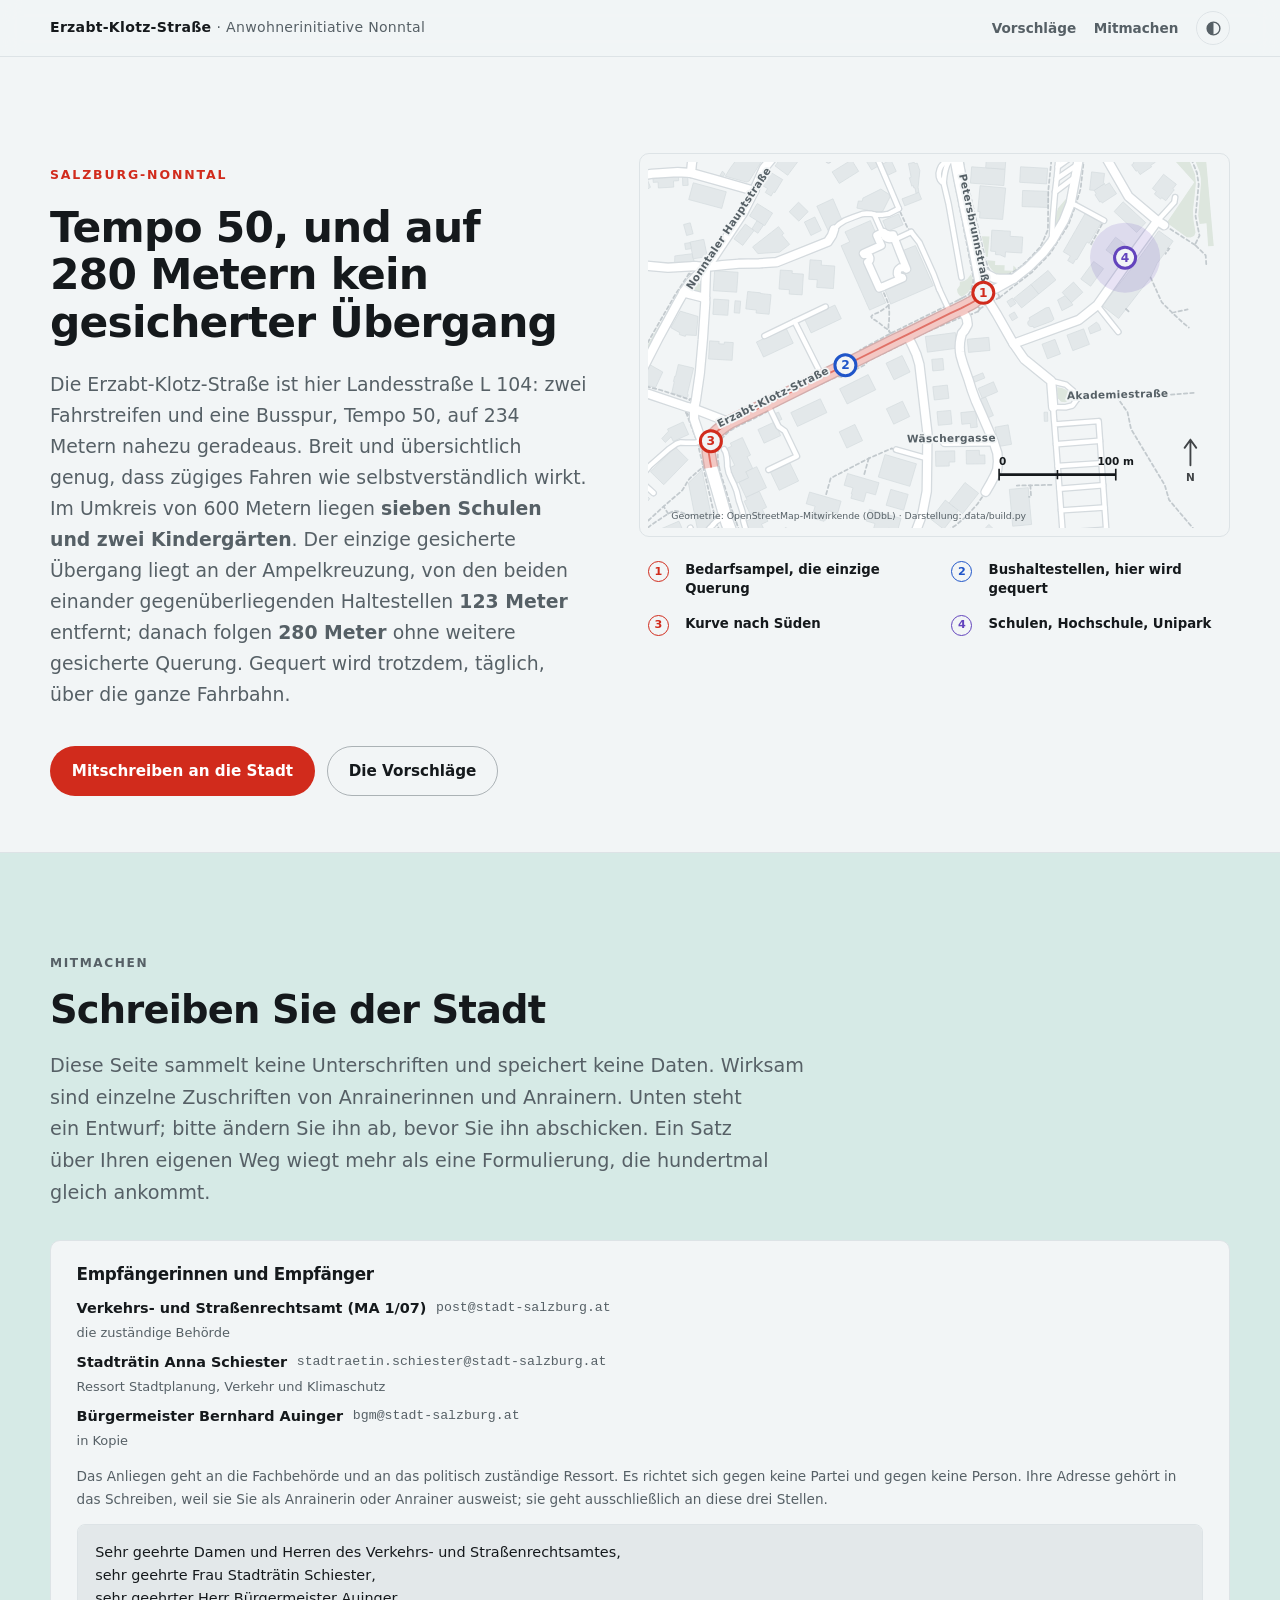
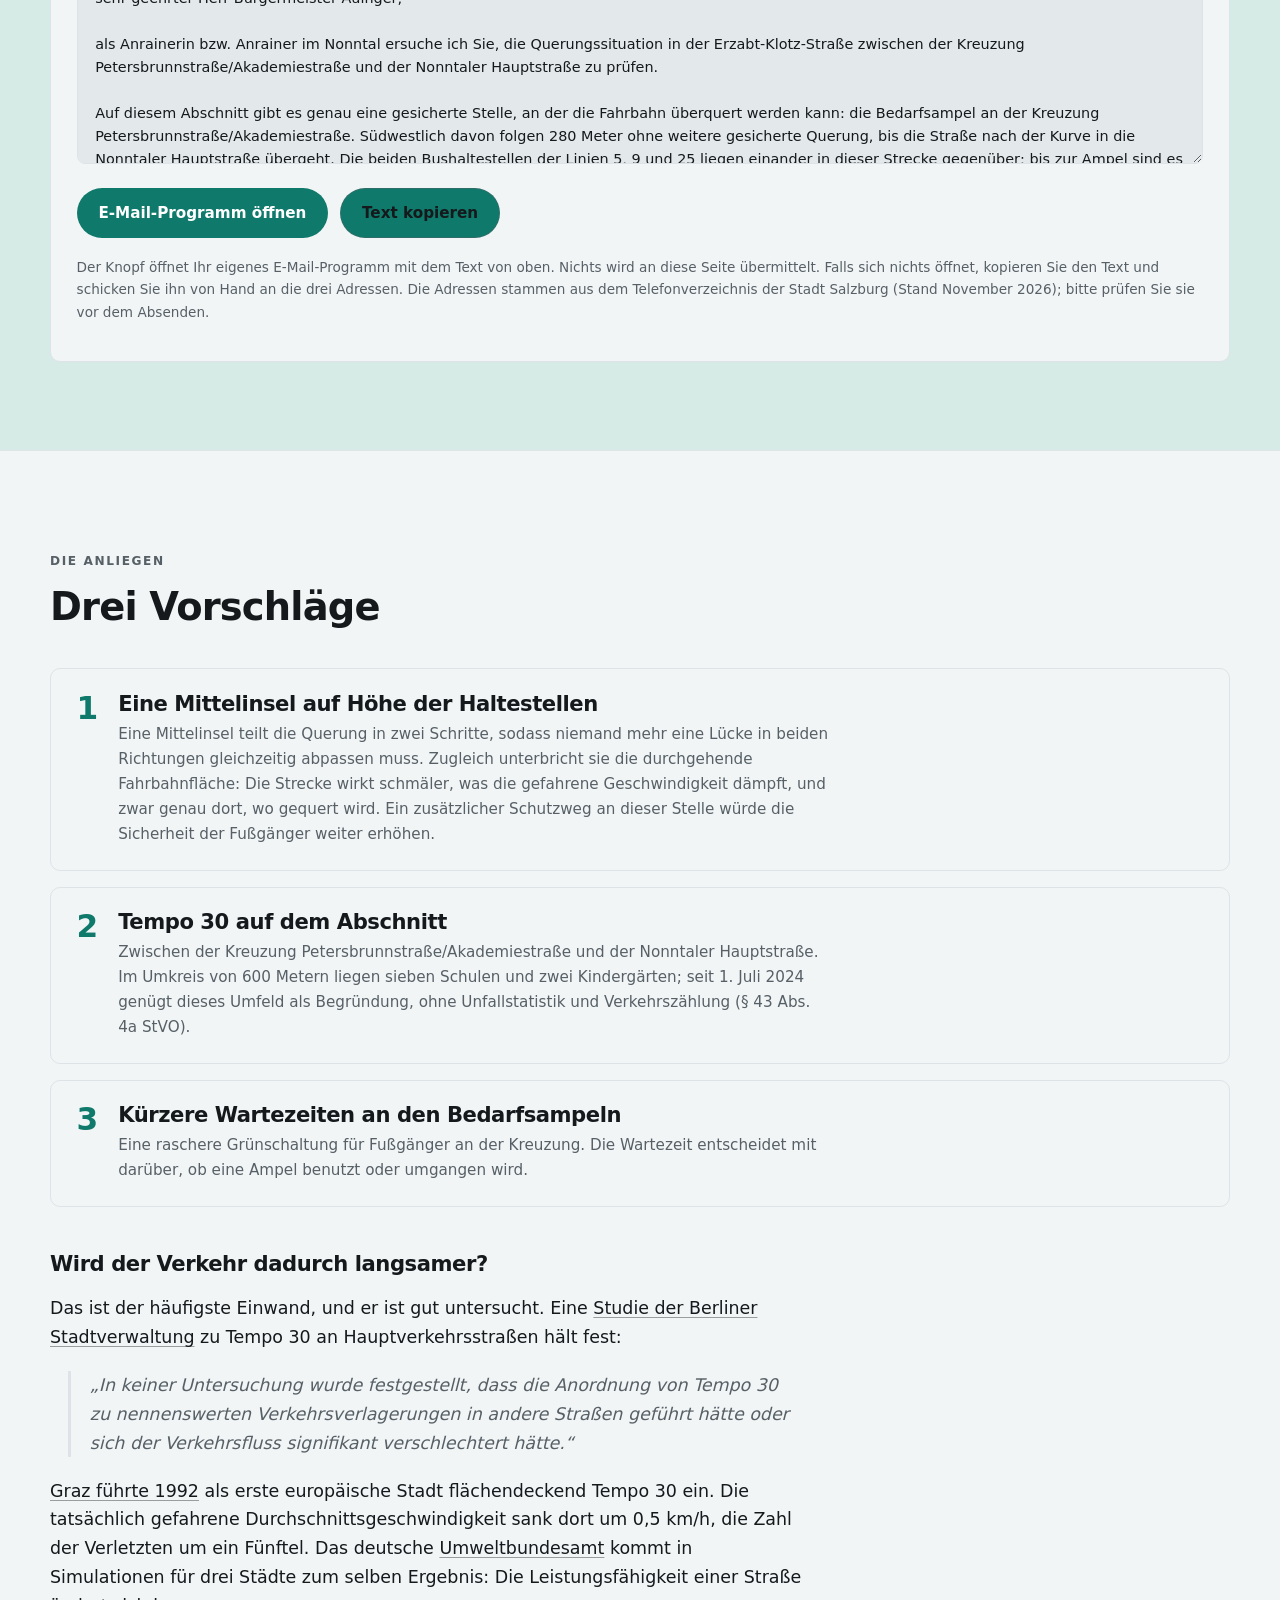
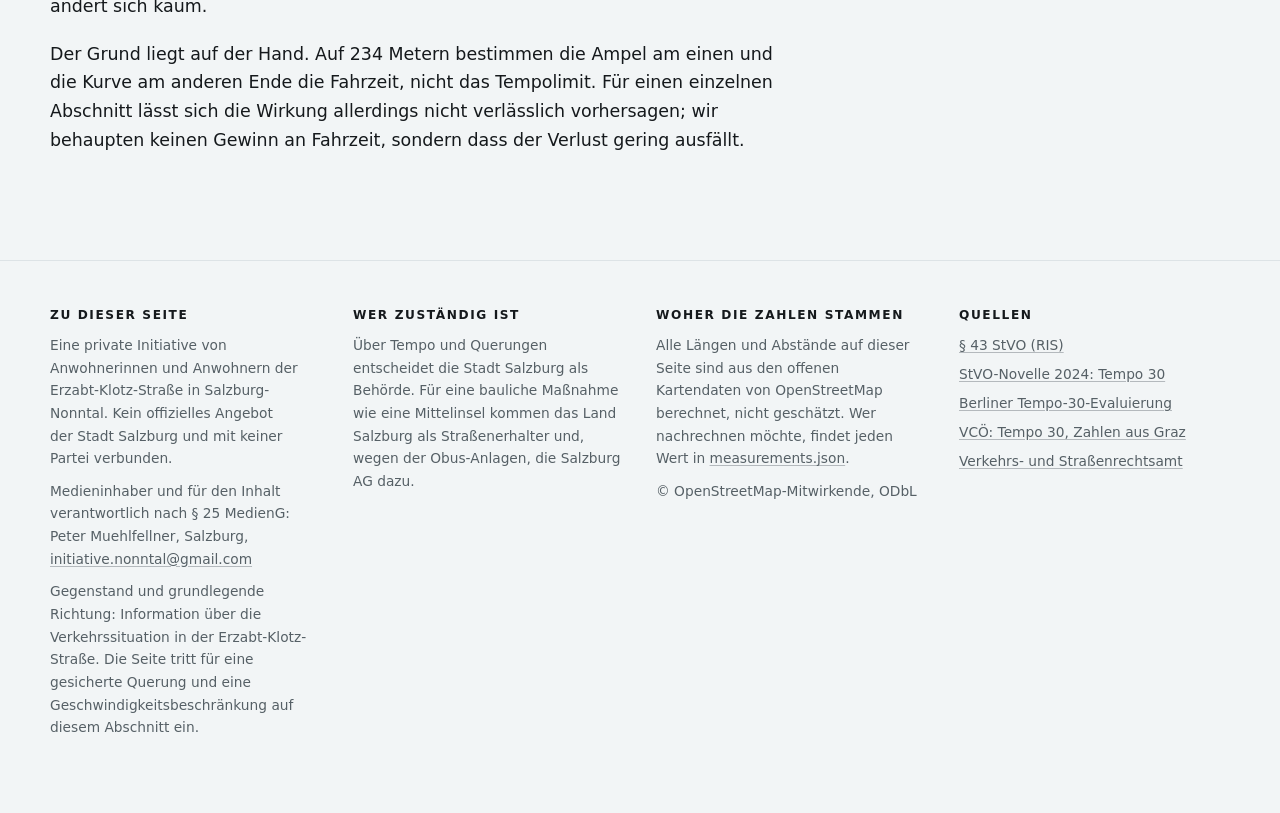
==== commit 6e2be9f4: "Code cleanup" ====
--- a/index.html
+++ b/index.html
@@ -11,25 +11,25 @@
 <meta property="og:locale" content="de_AT">
 <meta property="og:title" content="Erzabt-Klotz-Straße: auf 280 Metern kein gesicherter Übergang">
 <meta property="og:description" content="Zwei Fahrstreifen und eine Busspur, Tempo 50, sieben Schulen im Umkreis. Der einzige gesicherte Übergang liegt an der Ampelkreuzung, 123 Meter von den Haltestellen entfernt.">
-<meta property="og:image" content="assets/karte-geo.svg">
+<meta property="og:image" content="assets/figure-site-plan.svg">
 <meta name="twitter:card" content="summary_large_image">
 <meta name="theme-color" content="#f2f5f6" media="(prefers-color-scheme: light)">
 <meta name="theme-color" content="#0f1315" media="(prefers-color-scheme: dark)">
-<link rel="icon" href="data:image/svg+xml,<svg xmlns='http://www.w3.org/2000/svg' viewBox='0 0 32 32'><text y='26' font-size='26'>🚸</text></svg>">
+<link rel="icon" href="data:image/svg+xml,%3Csvg xmlns='http://www.w3.org/2000/svg' viewBox='0 0 64 64'%3E %3Cpath d='M32 6 L60.5 55 H3.5 Z' fill='%23ffffff' stroke='%23d8232a' stroke-width='7' stroke-linejoin='round'/%3E %3Cg fill='%2317191c' transform='translate(32 40) scale(.88) translate(-32 -40)'%3E %3Ccircle cx='38.5' cy='25' r='3.9'/%3E %3Cpath d='M38.5 29.3c3 0 4.8 1.8 5.2 4.4l1.1 6.8-3 .6-.8-4.8-.5 4.2 2.5 8.6-2.8.9-2.5-8-2.8 8-2.8-1 3.1-8.5-.4-4.2-1 4.8-3-.5 1.2-6.9c.5-2.6 2.3-4.4 5.5-4.4z'/%3E %3Ccircle cx='25' cy='30.5' r='3.2'/%3E %3Cpath d='M25 34.1c2.5 0 3.9 1.5 4.3 3.6l.9 5.6-2.5.5-.6-3.9-.4 3.4 2 7.1-2.3.7-2-6.6-2.3 6.6-2.3-.8 2.5-7-.3-3.4-.8 3.9-2.5-.4 1-5.7c.4-2.1 1.9-3.6 4.3-3.6z'/%3E %3C/g%3E %3C/svg%3E">
 <link rel="stylesheet" href="assets/palette.css">
 <link rel="stylesheet" href="assets/style.css">
 </head>
 <body>
 
-<a class="springlink" href="#inhalt">Zum Inhalt springen</a>
-
-<header class="kopf">
-  <div class="kopf__innen">
-    <div class="kopf__titel">Erzabt-Klotz-Straße <span>· Anwohnerinitiative Nonntal</span></div>
+<a class="skiplink" href="#inhalt">Zum Inhalt springen</a>
+
+<header class="masthead">
+  <div class="masthead__inner">
+    <div class="masthead__title">Erzabt-Klotz-Straße <span>· Anwohnerinitiative Nonntal</span></div>
     <nav>
       <a href="#massnahmen">Vorschläge</a>
       <a href="#mitmachen">Mitmachen</a>
-      <button class="thema" id="thema" type="button" aria-label="Zwischen hellem und dunklem Erscheinungsbild wechseln">
+      <button class="theme-toggle" id="theme-toggle" type="button" aria-label="Zwischen hellem und dunklem Erscheinungsbild wechseln">
         <svg viewBox="0 0 24 24" width="17" height="17" aria-hidden="true" focusable="false">
           <circle cx="12" cy="12" r="9" fill="none" stroke="currentColor" stroke-width="2"/>
           <path d="M12 3a9 9 0 0 0 0 18Z" fill="currentColor"/>
@@ -41,12 +41,12 @@
 
 <main id="inhalt">
 
-<!-- ====================================================== Kopfbereich === -->
+<!-- ========================================================== Hero === -->
 <section class="hero">
-  <div class="bahn">
-    <div class="kopfbereich">
-      <div>
-        <p class="hero__ort">Salzburg-Nonntal</p>
+  <div class="wrap">
+    <div class="hero-grid">
+      <div>
+        <p class="hero__place">Salzburg-Nonntal</p>
         <h1>Tempo 50, und auf 280 Metern kein gesicherter Übergang</h1>
 <p class="hero__lead">
           Die Erzabt-Klotz-Straße ist hier Landesstraße L&nbsp;104: zwei
@@ -60,29 +60,29 @@
           gesicherte Querung. Gequert wird trotzdem,
           täglich, über die ganze Fahrbahn.
         </p>
-        <div class="knopfreihe">
-          <a class="knopf" href="#mitmachen">Mitschreiben an die Stadt</a>
-          <a class="knopf knopf--leer" href="#massnahmen">Die Vorschläge</a>
+        <div class="buttonrow">
+          <a class="button" href="#mitmachen">Mitschreiben an die Stadt</a>
+          <a class="button button--outline" href="#massnahmen">Die Vorschläge</a>
         </div>
       </div>
 
-      <figure class="figur" style="margin-top:0">
-        <div class="figur__rahmen" id="karte-geo">
-          <noscript><img src="assets/karte-geo.svg" alt="Lageplan der Erzabt-Klotz-Straße mit nummerierten Markierungen und Legende."></noscript>
+      <figure class="figure" style="margin-top:0">
+        <div class="figure__frame" id="figure-site">
+          <noscript><img src="assets/figure-site-plan.svg" alt="Lageplan der Erzabt-Klotz-Straße mit nummerierten Markierungen und Legende."></noscript>
         </div>
-        <ol class="legende legende--kompakt" id="legende" aria-label="Legende zum Lageplan"></ol>
+        <ol class="legend legend--compact" id="legend" aria-label="Legende zum Lageplan"></ol>
       </figure>
     </div>
   </div>
 </section>
 
-<!-- ====================================================== Mitmachen === -->
-<section id="mitmachen" class="mitmachen">
-  <div class="bahn">
-    <p class="marke-klein">Mitmachen</p>
+<!-- =================================================== Participate === -->
+<section id="mitmachen" class="participate">
+  <div class="wrap">
+    <p class="eyebrow">Mitmachen</p>
     <h2>Schreiben Sie der Stadt</h2>
-    <div class="prosa" style="margin-inline:0">
-      <p class="vorspann">
+    <div class="prose" style="margin-inline:0">
+      <p class="intro">
         Diese Seite sammelt keine Unterschriften und speichert keine Daten.
         Wirksam sind einzelne Zuschriften von Anrainerinnen und Anrainern. Unten
         steht ein Entwurf; bitte ändern Sie ihn ab, bevor Sie ihn abschicken.
@@ -91,9 +91,9 @@
       </p>
     </div>
 
-    <div class="briefkasten">
+    <div class="letterbox">
       <h3>Empfängerinnen und Empfänger</h3>
-      <ul class="empfaenger">
+      <ul class="recipients">
         <li><b>Verkehrs- und Straßenrechtsamt (MA 1/07)</b> <code>post@stadt-salzburg.at</code>
           <span style="width:100%;color:var(--k-inksoft);font-size:.9em">die zuständige Behörde</span></li>
         <li><b>Stadträtin Anna Schiester</b> <code>stadtraetin.schiester@stadt-salzburg.at</code>
@@ -101,22 +101,22 @@
         <li><b>Bürgermeister Bernhard Auinger</b> <code>bgm@stadt-salzburg.at</code>
           <span style="width:100%;color:var(--k-inksoft);font-size:.9em">in Kopie</span></li>
       </ul>
-      <p class="hinweis" style="margin-top:-.4rem">
+      <p class="note" style="margin-top:-.4rem">
         Das Anliegen geht an die Fachbehörde und an das politisch zuständige
         Ressort. Es richtet sich gegen keine Partei und gegen keine Person.
         Ihre Adresse gehört in das Schreiben, weil sie Sie als Anrainerin oder
         Anrainer ausweist; sie geht ausschließlich an diese drei Stellen.
       </p>
 
-      <label for="entwurf" class="sr-only">Textentwurf für Ihre Zuschrift</label>
-      <textarea class="entwurf" id="entwurf" spellcheck="true"></textarea>
-
-      <div class="knopfreihe" style="margin-top:0">
-        <a class="knopf" id="mailto" href="#">E-Mail-Programm öffnen</a>
-        <button class="knopf knopf--leer" id="kopieren" type="button">Text kopieren</button>
-      </div>
-
-      <p class="hinweis">
+      <label for="draft" class="sr-only">Textentwurf für Ihre Zuschrift</label>
+      <textarea class="draft" id="draft" spellcheck="true"></textarea>
+
+      <div class="buttonrow" style="margin-top:0">
+        <a class="button" id="mailto" href="#">E-Mail-Programm öffnen</a>
+        <button class="button button--outline" id="copy" type="button">Text kopieren</button>
+      </div>
+
+      <p class="note">
         Der Knopf öffnet Ihr eigenes E-Mail-Programm mit dem Text von oben.
         Nichts wird an diese Seite übermittelt. Falls sich nichts öffnet,
         kopieren Sie den Text und schicken Sie ihn von Hand an die drei
@@ -127,14 +127,14 @@
   </div>
 </section>
 
-<!-- ====================================================== Maßnahmen === -->
+<!-- ===================================================== Proposals === -->
 <section id="massnahmen">
-  <div class="bahn">
-    <p class="marke-klein">Die Anliegen</p>
+  <div class="wrap">
+    <p class="eyebrow">Die Anliegen</p>
     <h2>Drei Vorschläge</h2>
 
-    <ol class="forderungen">
-      <li class="forderung">
+    <ol class="proposal-list">
+      <li class="proposal">
         <h3>Eine Mittelinsel auf Höhe der Haltestellen</h3>
         <p>
           Eine Mittelinsel teilt die Querung in zwei Schritte, sodass niemand
@@ -145,7 +145,7 @@
           würde die Sicherheit der Fußgänger weiter erhöhen.
         </p>
       </li>
-      <li class="forderung">
+      <li class="proposal">
         <h3>Tempo 30 auf dem Abschnitt</h3>
         <p>
           Zwischen der Kreuzung Petersbrunnstraße/Akademiestraße und der
@@ -155,7 +155,7 @@
           (§ 43 Abs. 4a StVO).
         </p>
       </li>
-      <li class="forderung">
+      <li class="proposal">
         <h3>Kürzere Wartezeiten an den Bedarfsampeln</h3>
         <p>
           Eine raschere Grünschaltung für Fußgänger an der Kreuzung. Die
@@ -165,7 +165,7 @@
       </li>
     </ol>
 
-    <div class="prosa" style="margin-inline:0">
+    <div class="prose" style="margin-inline:0">
       <h3 style="margin-top:2.8rem">Wird der Verkehr dadurch langsamer?</h3>
       <p>
         Das ist der häufigste Einwand, und er ist gut untersucht. Eine
@@ -203,10 +203,10 @@
 
 </main>
 
-<!-- ============================================================ Fuß === -->
-<footer class="fuss">
-  <div class="bahn">
-    <div class="fuss__raster">
+<!-- ======================================================== Footer === -->
+<footer class="sitefoot">
+  <div class="wrap">
+    <div class="sitefoot__grid">
       <div>
         <h3>Zu dieser Seite</h3>
         <p>
@@ -241,7 +241,7 @@
           Alle Längen und Abstände auf dieser Seite sind aus den offenen
           Kartendaten von OpenStreetMap berechnet, nicht geschätzt. Wer
           nachrechnen möchte, findet jeden Wert in
-          <a href="daten/messwerte.json">messwerte.json</a>.
+          <a href="data/measurements.json">measurements.json</a>.
         </p>
         <p>© OpenStreetMap-Mitwirkende, ODbL</p>
       </div>
@@ -259,7 +259,7 @@
   </div>
 </footer>
 
-<script src="assets/karten.js"></script>
+<script src="assets/figures.js"></script>
 <script src="assets/app.js"></script>
 </body>
 </html>
--- a/assets/palette.css
+++ b/assets/palette.css
@@ -1,5 +1,5 @@
-/* Automatisch erzeugt von daten/build.py, nicht von Hand bearbeiten. */
-/* Dieselben Farben verwenden die SVG-Grafiken in karten.js. */
+/* Generated by data/build.py. Do not edit by hand. */
+/* The SVG figures in figures.js use these same colours. */
 
 :root {
   --k-paper: #f2f5f6;
--- a/assets/style.css
+++ b/assets/style.css
@@ -1,23 +1,23 @@
-/* Initiative Erzabt-Klotz-Straße — Layout und Typografie.
-   Die Farben kommen aus palette.css (erzeugt von daten/build.py).
-   Keine externen Schriften, keine Tracker, keine Abhängigkeiten. */
+/* Initiative Erzabt-Klotz-Strasse: layout and typography.
+   The colours come from palette.css (generated by data/build.py).
+   No external fonts, no trackers, no dependencies. */
 
 *, *::before, *::after { box-sizing: border-box; }
 
 :root {
-  /* Durchgehend serifenlos: Das ist das Register amtlicher Verkehrsunterlagen
-     und der Beschriftung auf der Straße selbst. Hierarchie entsteht über
-     Gewicht und Laufweite, nicht über einen Zierschnitt. */
+  /* Sans-serif throughout: that is the register of official traffic papers
+     and of the lettering on the road itself. Hierarchy comes from weight and
+     tracking, not from a display face. */
   --sans: ui-sans-serif, system-ui, -apple-system, "Segoe UI", Roboto,
           "Helvetica Neue", Arial, sans-serif;
-  --mass: min(1180px, 100% - 3rem);
-  --text: min(68ch, 100% - 3rem);
-  --rund: 10px;
-  --schatten: 0 1px 2px rgb(0 0 0 / .04), 0 8px 28px -12px rgb(0 0 0 / .16);
+  --container: min(1180px, 100% - 3rem);
+  --prose: min(68ch, 100% - 3rem);
+  --radius: 10px;
+  --shadow: 0 1px 2px rgb(0 0 0 / .04), 0 8px 28px -12px rgb(0 0 0 / .16);
 }
 
 html { -webkit-text-size-adjust: 100%; scroll-behavior: smooth; }
-html, body { overflow-x: clip; }  /* nichts scrollt seitlich außer den Grafikrahmen */
+html, body { overflow-x: clip; }  /* nothing scrolls sideways except the figure frames */
 @media (prefers-reduced-motion: reduce) {
   html { scroll-behavior: auto; }
   *, *::before, *::after { animation-duration: .01ms !important;
@@ -36,8 +36,8 @@
 
 h1, h2, h3 { font-family: var(--sans); font-weight: 760; line-height: 1.12;
   letter-spacing: -.021em; margin: 0; text-wrap: balance; }
-/* Zahlen stehen auf dieser Seite ständig untereinander — Ziffern gleich breit */
-.zahl__wert, td.num, table, .forderung::before, .empfaenger code {
+/* numbers sit under one another all over this page, so keep digits equal width */
+.stat__value, td.num, table, .proposal::before, .recipients code {
   font-variant-numeric: tabular-nums;
 }
 p, li { text-wrap: pretty; }
@@ -54,29 +54,29 @@
   position: absolute; width: 1px; height: 1px; padding: 0; margin: -1px;
   overflow: hidden; clip-path: inset(50%); white-space: nowrap;
 }
-.springlink {
+.skiplink {
   position: absolute; left: 1rem; top: -4rem; z-index: 50;
   background: var(--k-ink); color: var(--k-paper); padding: .6rem 1rem;
   border-radius: 6px; font-weight: 600; transition: top .15s;
 }
-.springlink:focus { top: 1rem; }
-
-/* ---------------------------------------------------------------- Raster */
-.bahn { width: var(--mass); margin-inline: auto; }
-.prosa { width: var(--text); margin-inline: auto; }
-.prosa > * + * { margin-top: 1.1em; }
+.skiplink:focus { top: 1rem; }
+
+/* ------------------------------------------------------------------ Grid */
+.wrap { width: var(--container); margin-inline: auto; }
+.prose { width: var(--prose); margin-inline: auto; }
+.prose > * + * { margin-top: 1.1em; }
 
 section { padding-block: clamp(3rem, 7vw, 5.5rem); }
 section + section { border-top: 1px solid var(--k-grid); }
 
-.marke-klein {
+.eyebrow {
   font-family: var(--sans); font-size: .76rem; font-weight: 700;
   letter-spacing: .13em; text-transform: uppercase; color: var(--k-inksoft);
   margin-bottom: .9rem;
 }
 h2 { font-size: clamp(1.6rem, 1.2rem + 1.7vw, 2.4rem); }
 h3 { font-size: clamp(1.14rem, 1.02rem + .5vw, 1.32rem); }
-.vorspann { font-size: 1.1em; color: var(--k-inksoft); }
+.intro { font-size: 1.1em; color: var(--k-inksoft); }
 
 blockquote {
   margin: 1.2rem 0 1.2rem 1.1rem; padding-left: 1.2rem;
@@ -84,40 +84,40 @@
   font-style: italic; color: var(--k-inksoft); max-width: 66ch;
 }
 
-/* ----------------------------------------------------------------- Kopf */
-.kopf {
+/* -------------------------------------------------------------- Masthead */
+.masthead {
   position: sticky; top: 0; z-index: 20;
   background: color-mix(in srgb, var(--k-paper) 86%, transparent);
   backdrop-filter: blur(10px);
   border-bottom: 1px solid var(--k-grid);
 }
-.kopf__innen {
-  width: var(--mass); margin-inline: auto; display: flex; align-items: center;
+.masthead__inner {
+  width: var(--container); margin-inline: auto; display: flex; align-items: center;
   gap: 1rem; min-height: 56px;
 }
-.kopf__titel { font-family: var(--sans); font-weight: 700; font-size: .88rem;
+.masthead__title { font-family: var(--sans); font-weight: 700; font-size: .88rem;
   letter-spacing: .02em; }
-.kopf__titel span { color: var(--k-inksoft); font-weight: 500; }
-.kopf nav { margin-left: auto; display: flex; gap: 1.1rem; align-items: center; }
-.kopf nav a { font-size: .85rem; text-decoration: none; color: var(--k-inksoft);
+.masthead__title span { color: var(--k-inksoft); font-weight: 500; }
+.masthead nav { margin-left: auto; display: flex; gap: 1.1rem; align-items: center; }
+.masthead nav a { font-size: .85rem; text-decoration: none; color: var(--k-inksoft);
   font-weight: 550; }
-.kopf nav a:hover { color: var(--k-ink); }
-@media (max-width: 720px) { .kopf nav a { display: none; } }
-
-.thema {
+.masthead nav a:hover { color: var(--k-ink); }
+@media (max-width: 720px) { .masthead nav a { display: none; } }
+
+.theme-toggle {
   border: 1px solid var(--k-grid); background: transparent; color: var(--k-inksoft);
   border-radius: 999px; width: 34px; height: 34px; cursor: pointer;
   display: grid; place-items: center; font-size: 1rem; line-height: 1; flex: none;
 }
-.thema:hover { color: var(--k-ink); border-color: var(--k-inksoft); }
+.theme-toggle:hover { color: var(--k-ink); border-color: var(--k-inksoft); }
 
 /* ----------------------------------------------------------------- Hero */
 .hero { padding-block: clamp(3rem, 8vw, 6rem) clamp(2rem, 5vw, 3.5rem); }
-.hero__ort {
+.hero__place {
   font-family: var(--sans); font-size: .78rem; font-weight: 700;
   letter-spacing: .15em; text-transform: uppercase; color: var(--k-danger);
 }
-/* Bewusst zurückgenommen: Die Seite soll nüchtern wirken, nicht plakativ. */
+/* Deliberately restrained: the page should read as sober, not as a poster. */
 .hero h1 {
   font-size: clamp(1.75rem, 1.25rem + 1.9vw, 2.65rem);
   font-weight: 710; letter-spacing: -.018em;
@@ -126,167 +126,163 @@
 .hero__lead { margin-top: 1.4rem; max-width: 60ch; font-size: 1.08em;
   color: var(--k-inksoft); }
 
-.zahlen {
+.stats {
   display: grid; gap: 1px; margin-top: 2.75rem;
   grid-template-columns: repeat(auto-fit, minmax(170px, 1fr));
   background: var(--k-grid); border: 1px solid var(--k-grid);
-  border-radius: var(--rund); overflow: hidden;
-}
-.zahl { background: var(--k-paper); padding: 1.15rem 1.25rem 1.3rem; }
-.zahl__wert { font-size: clamp(1.9rem, 1.4rem + 1.8vw, 2.6rem); font-weight: 760;
+  border-radius: var(--radius); overflow: hidden;
+}
+.stat { background: var(--k-paper); padding: 1.15rem 1.25rem 1.3rem; }
+.stat__value { font-size: clamp(1.9rem, 1.4rem + 1.8vw, 2.6rem); font-weight: 760;
   line-height: 1; letter-spacing: -.035em; }
-.zahl__wert small { font-size: .42em; font-weight: 650; letter-spacing: 0;
+.stat__value small { font-size: .42em; font-weight: 650; letter-spacing: 0;
   margin-left: .22em; color: var(--k-inksoft); }
-.zahl--rot .zahl__wert { color: var(--k-danger); }
-
-/* Maßlinie wie in den Diagrammen: verbindet die Kennzahlen mit den Grafiken */
-.zahl__mass { height: 7px; margin-top: .62rem; opacity: .38; color: inherit;
+.stat--red .stat__value { color: var(--k-danger); }
+
+/* A dimension line as in the figures, tying the key numbers to the drawings */
+.stat__rule { height: 7px; margin-top: .62rem; opacity: .38; color: inherit;
   background:
     linear-gradient(currentColor, currentColor) left top / 1.5px 7px no-repeat,
     linear-gradient(currentColor, currentColor) right top / 1.5px 7px no-repeat,
     linear-gradient(currentColor, currentColor) left 50% / 100% 1.5px no-repeat; }
-.zahl--rot .zahl__mass { color: var(--k-danger); opacity: .5; }
-
-.zahl__text { font-size: .86rem; color: var(--k-inksoft); margin-top: .6rem;
+.stat--red .stat__rule { color: var(--k-danger); opacity: .5; }
+
+.stat__text { font-size: .86rem; color: var(--k-inksoft); margin-top: .6rem;
   line-height: 1.45; }
 
-/* Kernaussagen: Strichmarke statt Aufzählungspunkt, wie die Maßlinien
-   in den Diagrammen. */
-.punkte { list-style: none; padding: 0; margin: 2.6rem 0 0; display: grid;
+/* Key points: a rule instead of a bullet, like the dimension lines in the
+   figures. */
+.keypoints { list-style: none; padding: 0; margin: 2.6rem 0 0; display: grid;
   gap: 1.3rem; max-width: 74ch; }
-.punkte li { position: relative; padding-left: 2.6rem; }
-.punkte li::before {
+.keypoints li { position: relative; padding-left: 2.6rem; }
+.keypoints li::before {
   content: ""; position: absolute; left: 0; top: .72em;
   width: 28px; height: 2px; background: var(--k-danger);
 }
-.punkte b { font-weight: 690; }
-.punkte span { color: var(--k-inksoft); }
-
-.knopfreihe { display: flex; flex-wrap: wrap; gap: .75rem; margin-top: 2.25rem; }
-.knopf {
+.keypoints b { font-weight: 690; }
+.keypoints span { color: var(--k-inksoft); }
+
+.buttonrow { display: flex; flex-wrap: wrap; gap: .75rem; margin-top: 2.25rem; }
+.button {
   display: inline-flex; align-items: center; gap: .5rem; text-decoration: none;
   background: var(--k-danger); color: #fff; font-weight: 600; font-size: .95rem;
   padding: .72rem 1.3rem; border-radius: 999px; border: 1px solid transparent;
   cursor: pointer; font-family: var(--sans);
 }
-.knopf:hover { filter: brightness(1.08); }
-.knopf--leer { background: transparent; color: var(--k-ink);
+.button:hover { filter: brightness(1.08); }
+.button--outline { background: transparent; color: var(--k-ink);
   border-color: color-mix(in srgb, var(--k-inksoft) 45%, transparent); }
-.knopf--leer:hover { filter: none; border-color: var(--k-ink);
+.button--outline:hover { filter: none; border-color: var(--k-ink);
   background: color-mix(in srgb, var(--k-ink) 5%, transparent); }
 
-/* ------------------------------------------------------------- Grafiken */
+/* -------------------------------------------------------------- Figures */
 figure { margin: 0; }
-.figur { margin-top: 2rem; }
-.figur__rahmen {
+.figure { margin-top: 2rem; }
+.figure__frame {
   background: var(--k-paper); border: 1px solid var(--k-grid);
-  border-radius: var(--rund); padding: .5rem; overflow: hidden;
-}
-.figur__rahmen > svg, .figur__rahmen > img { display: block; width: 100%; height: auto; }
-
-/* Auf schmalen Displays werden die Grafiken sonst unlesbar klein:
-   lieber im eigenen Rahmen seitlich scrollen als die Seite stauchen. */
-@media (max-width: 760px) {
-  .figur__rahmen { overflow-x: auto; overscroll-behavior-x: contain; }
-  .karte--geo { min-width: 560px; }
-  .karte--quer, .karte--halt { min-width: 680px; }
-}
+  border-radius: var(--radius); padding: .5rem; overflow: hidden;
+}
+.figure__frame > svg, .figure__frame > img { display: block; width: 100%; height: auto; }
+
+/* The site plan adapts to the available width. Its view is centred on the
+   centroid of the highlighted content in data/build.py, so on narrow displays
+   it no longer needs to scroll sideways. The two long diagrams are not on the
+   page; they are passed on as individual SVGs and need no rule here. */
 figcaption { font-size: .85rem; color: var(--k-inksoft); margin-top: .85rem;
   max-width: 76ch; }
 
-/* Kopfbereich: Zusammenfassung links, Karte rechts */
-.kopfbereich { display: grid; gap: 2.5rem; align-items: start; }
-/* Rasterzellen dürfen von Haus aus nicht unter ihre Inhaltsbreite schrumpfen.
-   Die Karte hat auf schmalen Displays eine Mindestbreite — ohne min-width:0
-   schiebt sie die ganze Seite in die Breite statt im Rahmen zu scrollen. */
-.kopfbereich > * { min-width: 0; }
+/* Hero: summary on the left, map on the right */
+.hero-grid { display: grid; gap: 2.5rem; align-items: start; }
+/* Grid cells refuse to shrink below their content width by default. Without
+   min-width:0 the map pushes the whole page wider instead of staying put. */
+.hero-grid > * { min-width: 0; }
 @media (min-width: 1000px) {
-  .kopfbereich { grid-template-columns: minmax(0, 1fr) minmax(0, 1.1fr);
+  .hero-grid { grid-template-columns: minmax(0, 1fr) minmax(0, 1.1fr);
     gap: 3.25rem; }
 }
 
-/* Karte mit Legende daneben */
-.karte-block { display: grid; gap: 1.75rem; align-items: start; margin-top: 2rem; }
-.karte-block > * { min-width: 0; }
+/* Map with the legend beside it */
+.figure-block { display: grid; gap: 1.75rem; align-items: start; margin-top: 2rem; }
+.figure-block > * { min-width: 0; }
 @media (min-width: 950px) {
-  .karte-block { grid-template-columns: minmax(0, 1fr) 272px; gap: 2.25rem; }
-}
-.legende { list-style: none; margin: 0; padding: 0; display: grid; gap: .1rem; }
-
-/* Kompakte Fassung unter der Karte im Kopfbereich */
-.legende--kompakt { margin-top: 1rem;
+  .figure-block { grid-template-columns: minmax(0, 1fr) 272px; gap: 2.25rem; }
+}
+.legend { list-style: none; margin: 0; padding: 0; display: grid; gap: .1rem; }
+
+/* Compact variant, below the map in the hero */
+.legend--compact { margin-top: 1rem;
   grid-template-columns: repeat(auto-fit, minmax(210px, 1fr)); gap: 0 1rem; }
-.legende--kompakt button { padding: .3rem .4rem; gap: .55rem;
+.legend--compact button { padding: .3rem .4rem; gap: .55rem;
   grid-template-columns: 22px 1fr; }
-.legende--kompakt .legende__nr { width: 21px; height: 21px; font-size: .7rem;
+.legend--compact .legend__num { width: 21px; height: 21px; font-size: .7rem;
   border-width: 1.8px; }
-.legende--kompakt .legende__text { font-size: .83rem; font-weight: 550; }
-.legende li { margin: 0; }
-.legende button {
+.legend--compact .legend__text { font-size: .83rem; font-weight: 550; }
+.legend li { margin: 0; }
+.legend button {
   display: grid; grid-template-columns: 26px 1fr; gap: .7rem; align-items: start;
   width: 100%; text-align: left; background: transparent; border: 0;
   border-radius: 8px; padding: .5rem .55rem; cursor: pointer; color: inherit;
   font: inherit; line-height: 1.4;
 }
-.legende button:hover, .legende li.an button {
+.legend button:hover, .legend li.is-active button {
   background: color-mix(in srgb, var(--k-inksoft) 12%, transparent);
 }
-.legende__nr {
+.legend__num {
   width: 24px; height: 24px; border-radius: 50%; display: grid; place-items: center;
   border: 2px solid currentColor; font-size: .78rem; font-weight: 700; flex: none;
   font-family: var(--sans);
 }
-.legende__text { font-size: .9rem; font-weight: 600; }
-.legende__lang { font-size: .82rem; color: var(--k-inksoft); font-weight: 400;
+.legend__text { font-size: .9rem; font-weight: 600; }
+.legend__detail { font-size: .82rem; color: var(--k-inksoft); font-weight: 400;
   display: block; margin-top: .1rem; }
 .f-danger { color: var(--k-danger); }
 .f-good { color: var(--k-good); }
 .f-transit { color: var(--k-transit); }
 .f-school { color: var(--k-school); }
 
-/* Hervorhebung der Kartenmarken */
-.marke { cursor: pointer; }
-.marke__halo { transition: opacity .18s; }
-.marke.an .marke__halo, .marke:hover .marke__halo { opacity: .25; }
-.marke.an .marke__ring, .marke:hover .marke__ring { stroke-width: 3.6; }
-.marke:focus { outline: none; }
-.marke:focus-visible .marke__halo { opacity: .25; }
-
-/* ------------------------------------------------------------- Probleme */
-.probleme { display: grid; gap: 1.25rem; margin-top: 2.5rem; }
-.probleme > * { min-width: 0; }
-@media (min-width: 820px) { .probleme { grid-template-columns: 1fr 1fr; } }
+/* Highlighting the map markers */
+.marker { cursor: pointer; }
+.marker__halo { transition: opacity .18s; }
+.marker.is-active .marker__halo, .marker:hover .marker__halo { opacity: .25; }
+.marker.is-active .marker__ring, .marker:hover .marker__ring { stroke-width: 3.6; }
+.marker:focus { outline: none; }
+.marker:focus-visible .marker__halo { opacity: .25; }
+
+/* ------------------------------------------------------------- Problems */
+.problems { display: grid; gap: 1.25rem; margin-top: 2.5rem; }
+.problems > * { min-width: 0; }
+@media (min-width: 820px) { .problems { grid-template-columns: 1fr 1fr; } }
 .problem {
   background: var(--k-paper); border: 1px solid var(--k-grid);
   border-left: 3px solid var(--k-danger);
-  border-radius: var(--rund); padding: 1.4rem 1.5rem 1.5rem;
+  border-radius: var(--radius); padding: 1.4rem 1.5rem 1.5rem;
 }
 .problem h3 { margin-bottom: .55rem; }
 .problem p { margin: 0; font-size: .95rem; color: var(--k-inksoft); }
 .problem p + p { margin-top: .7rem; }
 .problem b { color: var(--k-ink); font-weight: 650; }
 
-/* ------------------------------------------------------- Forderungen */
-.forderungen { counter-reset: f; display: grid; gap: 1rem; margin-top: 2.5rem;
+/* --------------------------------------------------------- Proposals */
+.proposal-list { counter-reset: proposal; display: grid; gap: 1rem; margin-top: 2.5rem;
   padding: 0; list-style: none; }
-.forderung {
-  counter-increment: f; display: grid; gap: .4rem 1.3rem;
+.proposal {
+  counter-increment: proposal; display: grid; gap: .4rem 1.3rem;
   grid-template-columns: auto 1fr; align-items: start;
   background: var(--k-paper); border: 1px solid var(--k-grid);
-  border-radius: var(--rund); padding: 1.4rem 1.6rem;
-}
-.forderung::before {
-  content: counter(f); grid-row: 1 / span 2;
+  border-radius: var(--radius); padding: 1.4rem 1.6rem;
+}
+.proposal::before {
+  content: counter(proposal); grid-row: 1 / span 2;
   font-size: 1.95rem; line-height: 1.05; letter-spacing: -.03em;
   color: var(--k-good); font-weight: 760;
 }
-.forderung h3 { align-self: center; }
-.forderung p { margin: 0; font-size: .95rem; color: var(--k-inksoft);
+.proposal h3 { align-self: center; }
+.proposal p { margin: 0; font-size: .95rem; color: var(--k-inksoft);
   grid-column: 2; max-width: 74ch; }
 
-/* ------------------------------------------------------------- Tabellen */
-.tabellenhuelle { overflow-x: auto; margin-top: 1.5rem;
-  border: 1px solid var(--k-grid); border-radius: var(--rund); }
+/* --------------------------------------------------------------- Tables */
+.tablewrap { overflow-x: auto; margin-top: 1.5rem;
+  border: 1px solid var(--k-grid); border-radius: var(--radius); }
 table { border-collapse: collapse; width: 100%; font-size: .9rem; min-width: 460px; }
 caption { text-align: left; font-size: .85rem; color: var(--k-inksoft);
   padding: .9rem 1rem; }
@@ -296,72 +292,72 @@
 td.num { text-align: right; font-variant-numeric: tabular-nums; white-space: nowrap; }
 tbody tr:hover { background: color-mix(in srgb, var(--k-inksoft) 7%, transparent); }
 
-details { border: 1px solid var(--k-grid); border-radius: var(--rund);
+details { border: 1px solid var(--k-grid); border-radius: var(--radius);
   padding: .3rem 1.1rem; margin-top: 1.5rem; background: var(--k-paper); }
 summary { cursor: pointer; font-weight: 600; padding: .75rem 0; font-size: .93rem; }
 details[open] summary { border-bottom: 1px solid var(--k-grid);
   margin-bottom: .9rem; }
 details > :last-child { margin-bottom: 1rem; }
 
-/* ---------------------------------------------------------------- Belege */
-.belege { display: grid; gap: 1.1rem; margin-top: 2.25rem;
+/* -------------------------------------------------------------- Evidence */
+.evidence { display: grid; gap: 1.1rem; margin-top: 2.25rem;
   grid-template-columns: repeat(auto-fill, minmax(260px, 1fr)); }
-.beleg { background: var(--k-paper); border: 1px solid var(--k-grid);
-  border-radius: var(--rund); overflow: hidden; }
-.beleg img, .beleg video { display: block; width: 100%; aspect-ratio: 4 / 3;
+.evidence-item { background: var(--k-paper); border: 1px solid var(--k-grid);
+  border-radius: var(--radius); overflow: hidden; }
+.evidence-item img, .evidence-item video { display: block; width: 100%; aspect-ratio: 4 / 3;
   object-fit: cover; background: var(--k-bldg); }
-.beleg__text { padding: .9rem 1rem 1.1rem; font-size: .88rem; }
-.beleg__text b { display: block; margin-bottom: .2rem; }
-.beleg__text span { color: var(--k-inksoft); }
-
-.platzhalter {
+.evidence__text { padding: .9rem 1rem 1.1rem; font-size: .88rem; }
+.evidence__text b { display: block; margin-bottom: .2rem; }
+.evidence__text span { color: var(--k-inksoft); }
+
+.placeholder {
   border: 1.5px dashed color-mix(in srgb, var(--k-inksoft) 45%, transparent);
-  border-radius: var(--rund); padding: 2.25rem 1.75rem; text-align: center;
+  border-radius: var(--radius); padding: 2.25rem 1.75rem; text-align: center;
   color: var(--k-inksoft); margin-top: 2.25rem; background: transparent;
 }
-.platzhalter b { display: block; color: var(--k-ink); font-size: 1.02rem;
+.placeholder b { display: block; color: var(--k-ink); font-size: 1.02rem;
   margin-bottom: .4rem; font-weight: 700; letter-spacing: -.015em; }
-.platzhalter code { font-size: .88em; background: var(--k-bldg);
+.placeholder code { font-size: .88em; background: var(--k-bldg);
   padding: .12em .45em; border-radius: 4px; }
 
-/* -------------------------------------------------------------- Mitmachen */
-.mitmachen { background: var(--k-goodsoft); }
-.mitmachen .knopf { background: var(--k-good); }
-.briefkasten {
+/* ------------------------------------------------------------ Participate */
+.participate { background: var(--k-goodsoft); }
+.participate .button { background: var(--k-good); }
+.letterbox {
   background: var(--k-paper); border: 1px solid var(--k-grid);
-  border-radius: var(--rund); padding: 1.5rem 1.6rem; margin-top: 2rem;
-}
-.briefkasten h3 { font-size: 1.05rem; margin-bottom: .8rem; }
-.empfaenger { list-style: none; padding: 0; margin: 0 0 1.25rem;
+  border-radius: var(--radius); padding: 1.5rem 1.6rem; margin-top: 2rem;
+}
+.letterbox h3 { font-size: 1.05rem; margin-bottom: .8rem; }
+.recipients { list-style: none; padding: 0; margin: 0 0 1.25rem;
   font-size: .9rem; display: grid; gap: .45rem; }
-.empfaenger li { display: flex; flex-wrap: wrap; gap: .1rem .6rem; }
-.empfaenger b { font-weight: 600; }
-.empfaenger code { color: var(--k-inksoft); font-size: .92em; }
-.entwurf {
+.recipients li { display: flex; flex-wrap: wrap; gap: .1rem .6rem; }
+.recipients b { font-weight: 600; }
+.recipients code { color: var(--k-inksoft); font-size: .92em; }
+.draft {
   width: 100%; min-height: 15rem; resize: vertical; font-family: var(--sans);
   font-size: .9rem; line-height: 1.6; padding: 1rem 1.1rem; color: var(--k-ink);
   background: var(--k-bldg); border: 1px solid var(--k-grid);
   border-radius: 8px; margin-bottom: 1rem;
 }
-.hinweis { font-size: .85rem; color: var(--k-inksoft); margin-top: 1.1rem; }
-
-/* ---------------------------------------------------------------- Fuß */
-.fuss { padding-block: 3rem 4rem; font-size: .86rem; color: var(--k-inksoft);
+.note { font-size: .85rem; color: var(--k-inksoft); margin-top: 1.1rem; }
+
+/* ------------------------------------------------------------- Footer */
+.sitefoot { padding-block: 3rem 4rem; font-size: .86rem; color: var(--k-inksoft);
   border-top: 1px solid var(--k-grid); }
-.fuss__raster { display: grid; gap: 2rem;
+.sitefoot__grid { display: grid; gap: 2rem;
   grid-template-columns: repeat(auto-fit, minmax(230px, 1fr)); }
-.fuss h3 { font-size: .76rem; font-weight: 700;
+.sitefoot h3 { font-size: .76rem; font-weight: 700;
   letter-spacing: .13em; text-transform: uppercase; margin-bottom: .7rem;
   color: var(--k-ink); }
-.fuss ul { list-style: none; padding: 0; margin: 0; display: grid; gap: .4rem; }
-.fuss p { margin: 0 0 .6rem; }
-
-/* --------------------------------------------------------------- Druck */
+.sitefoot ul { list-style: none; padding: 0; margin: 0; display: grid; gap: .4rem; }
+.sitefoot p { margin: 0 0 .6rem; }
+
+/* --------------------------------------------------------------- Print */
 @media print {
-  .kopf, .thema, .knopfreihe, .springlink, .mitmachen { display: none !important; }
+  .masthead, .theme-toggle, .buttonrow, .skiplink, .participate { display: none !important; }
   body { background: #fff; color: #000; font-size: 10.5pt; }
   section { padding-block: 1.2rem; break-inside: avoid; }
-  .figur, .karte-block, table, .forderung, .problem { break-inside: avoid; }
+  .figure, .figure-block, table, .proposal, .problem { break-inside: avoid; }
   a { text-decoration: none; }
-  .prosa, .bahn { width: 100%; }
-}
+  .prose, .wrap { width: 100%; }
+}
